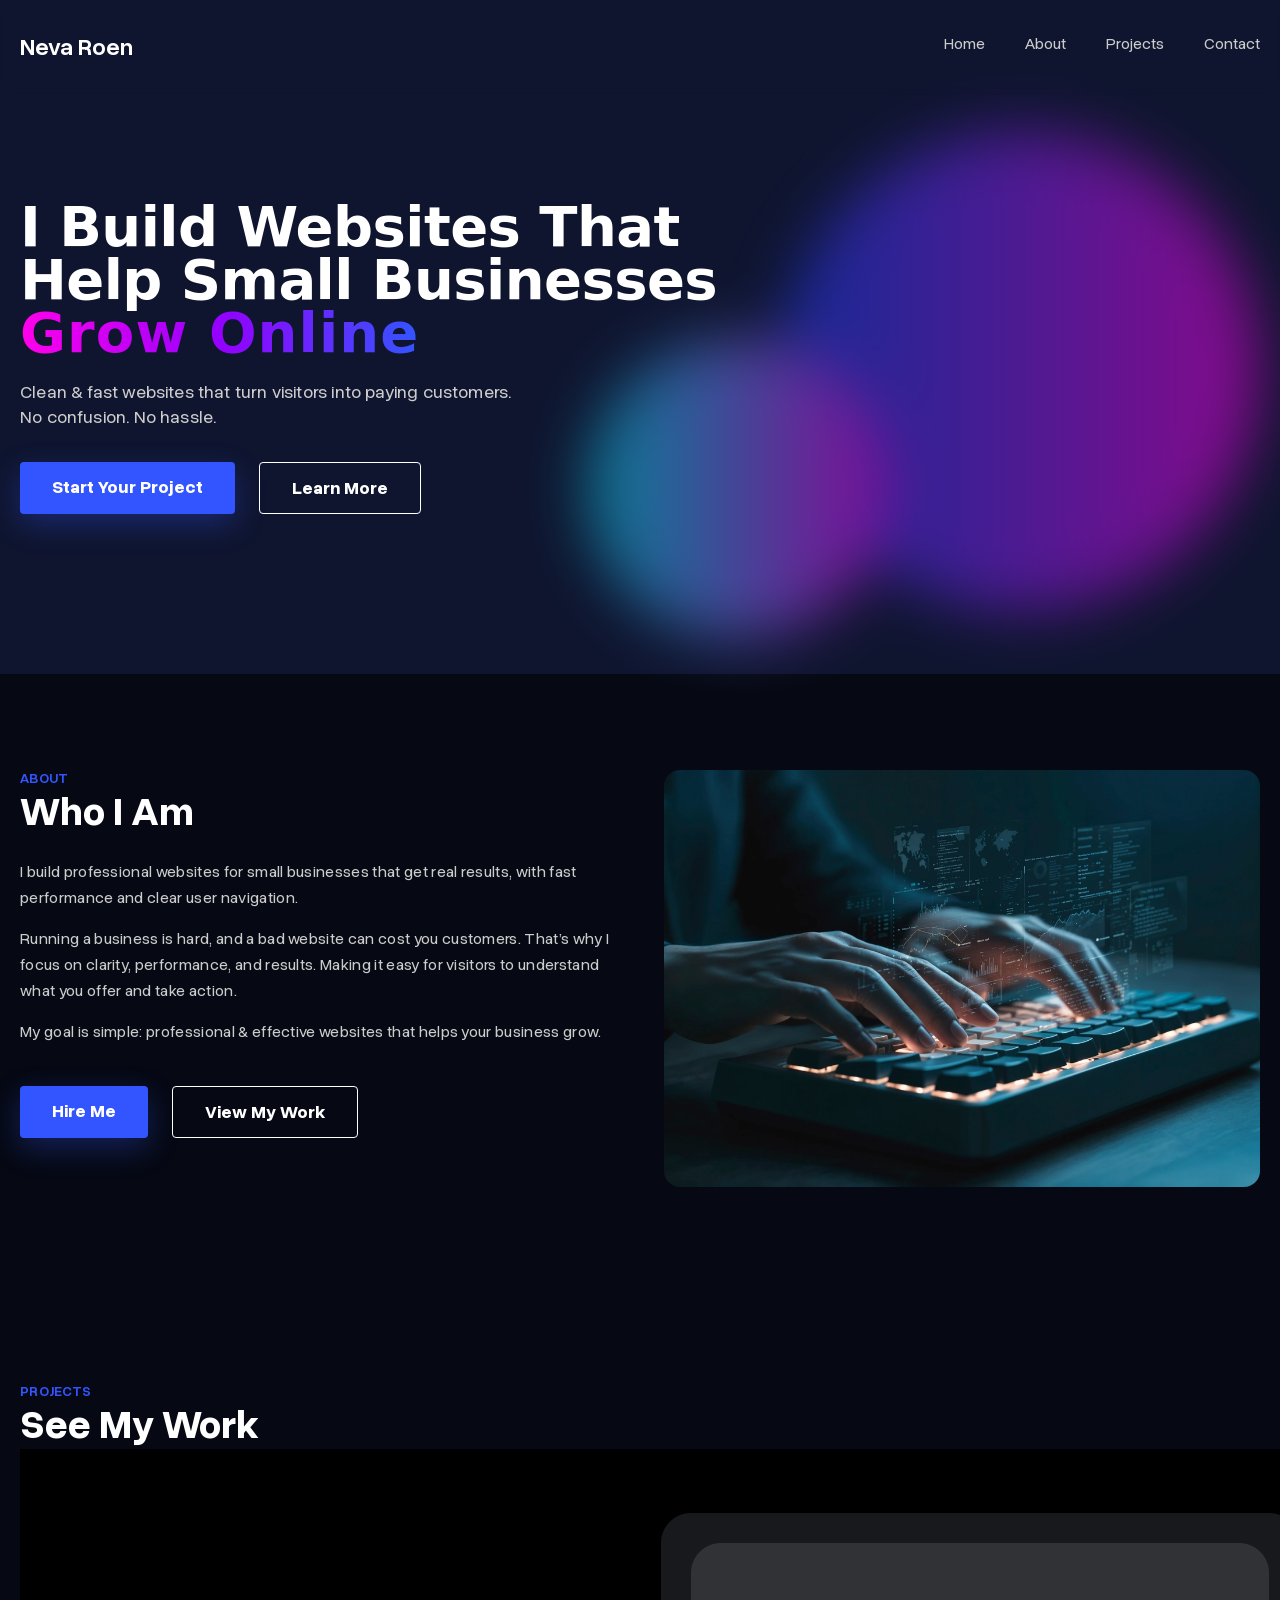
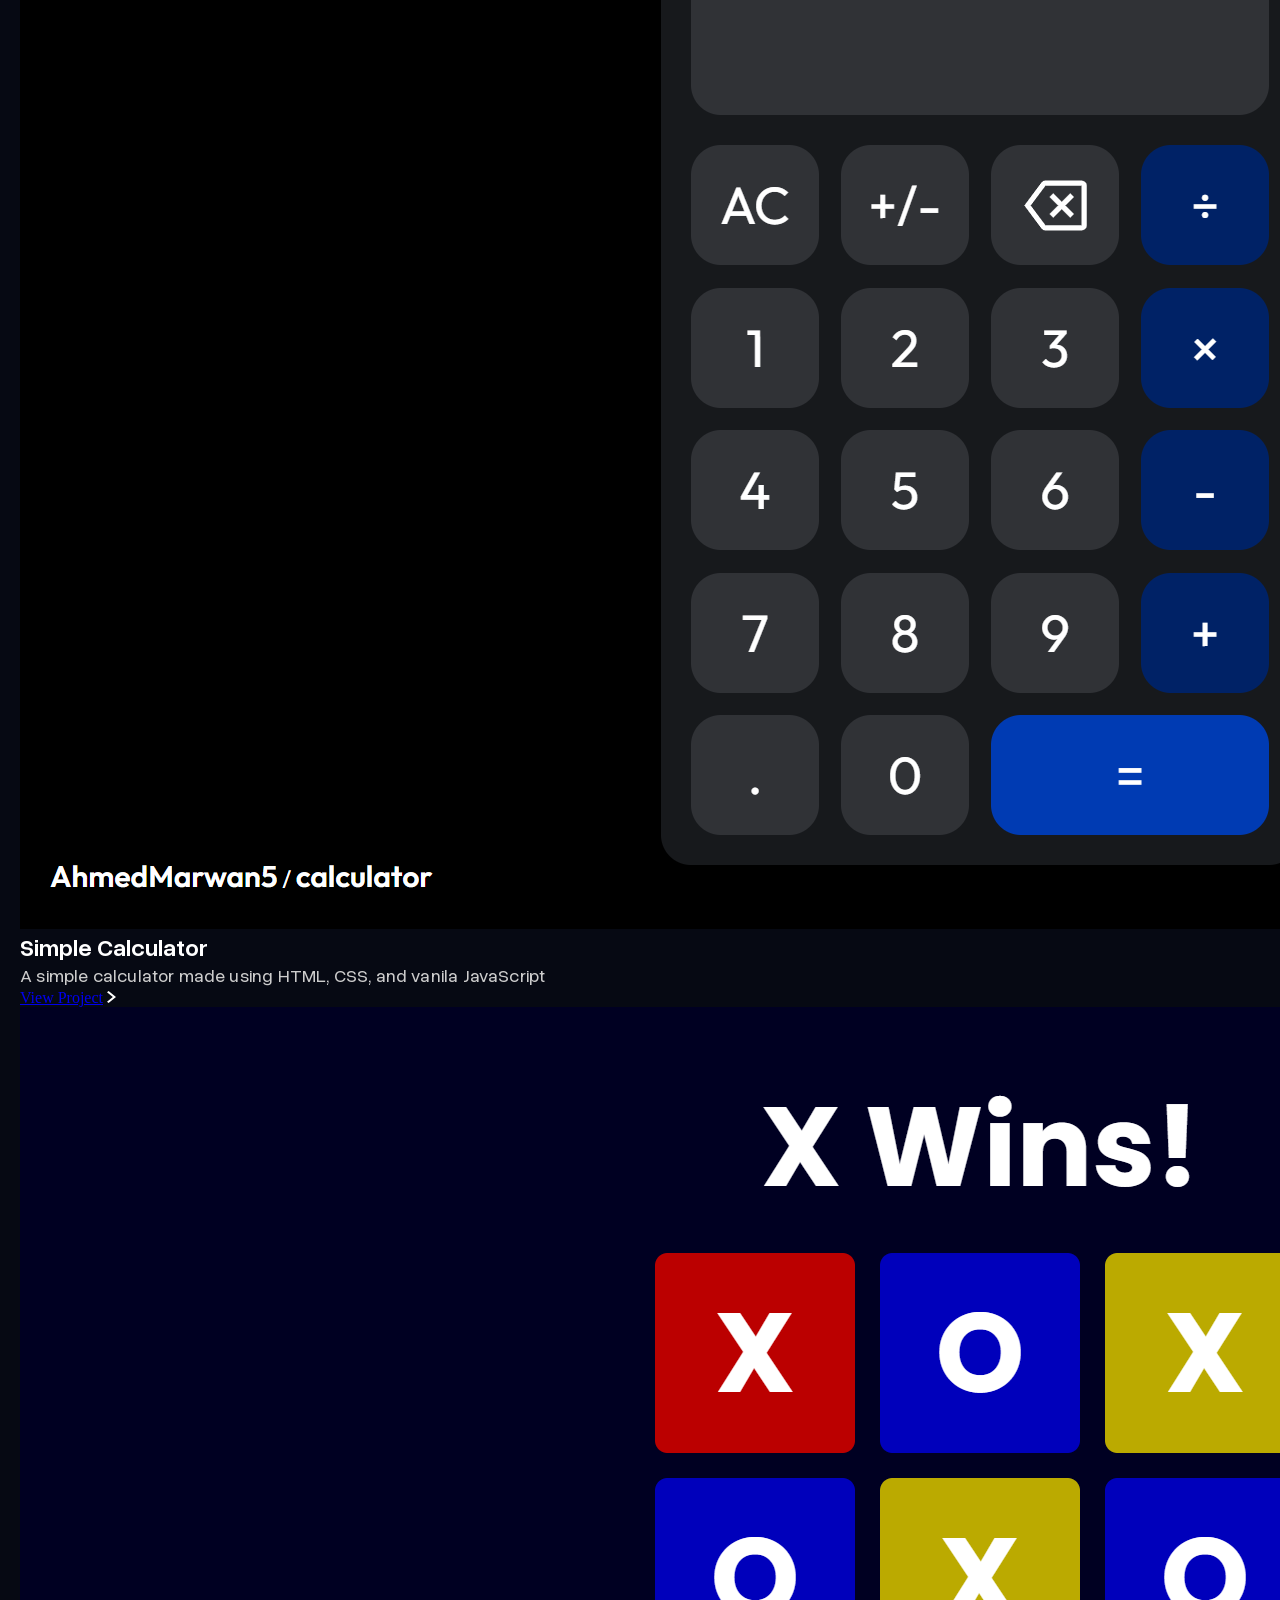
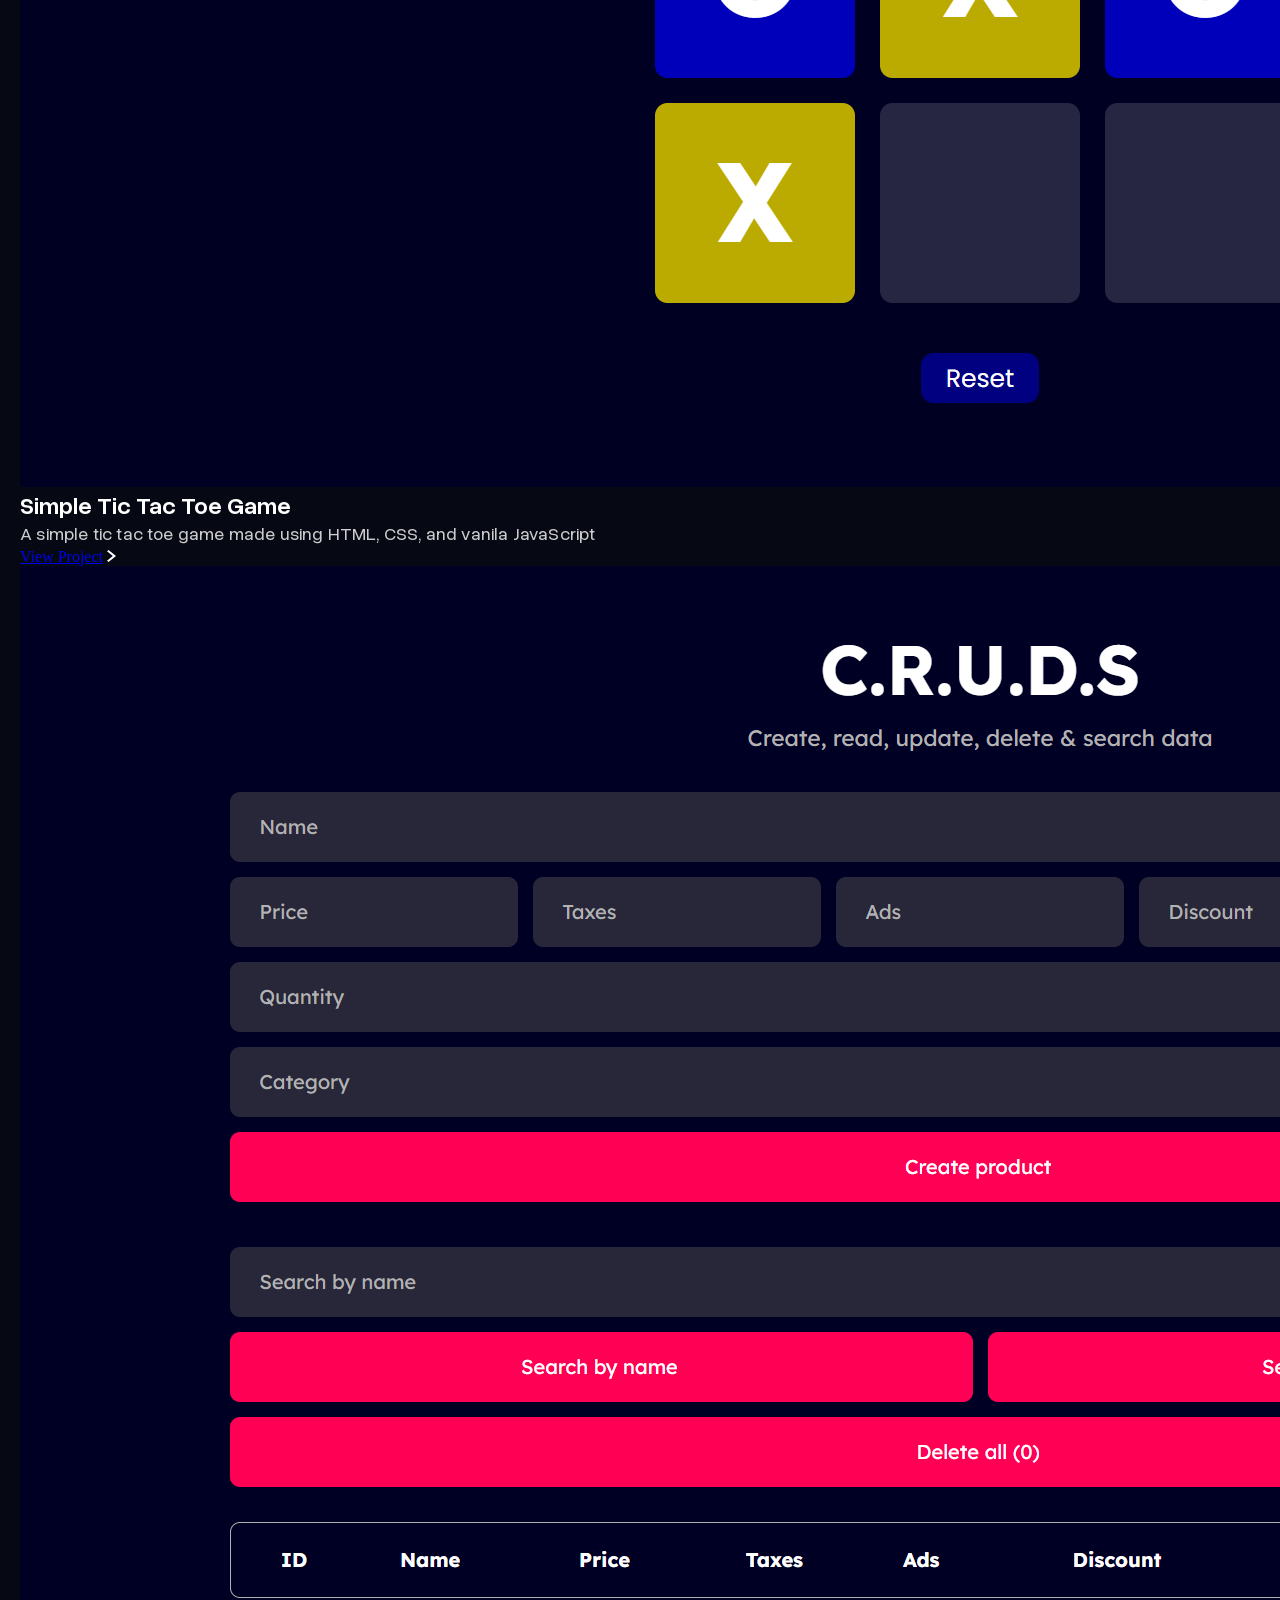
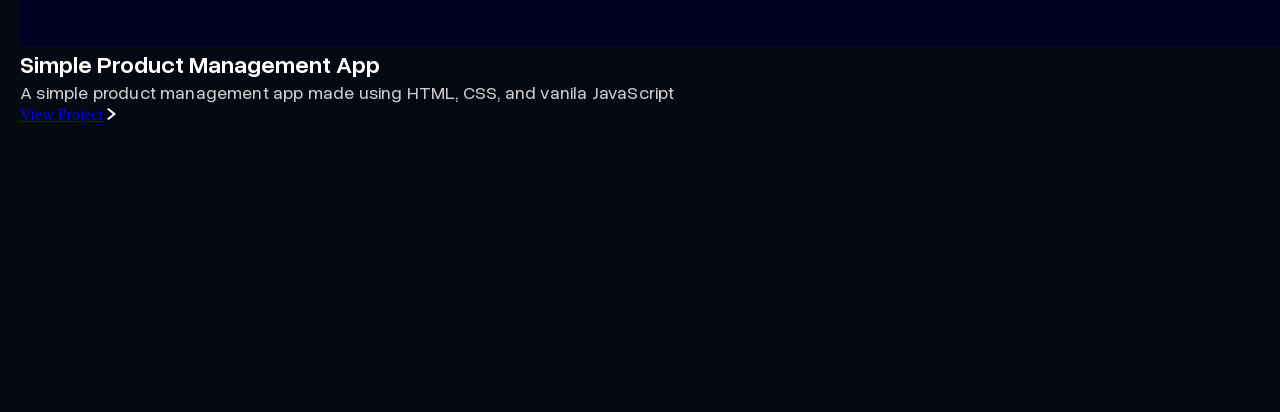
==== index.html @ a07e27b9 "hide process section in HTML" ====
<!DOCTYPE html>
<html lang="en">
<head>
    <meta charset="UTF-8">
    <meta name="viewport" content="width=device-width, initial-scale=1.0">
    <title>Neva Roen - Web Developer</title>
    <link rel="stylesheet" href="css/main.css">
    <link rel="stylesheet" href="css/base.css">
    <link rel="stylesheet" href="css/typography.css">
    <link rel="stylesheet" href="css/sections.css">
</head>
<body>
    <div class="root">
        <header class="section header">
            <div class="container">
                <div class="logo">Neva Roen</div>
                <nav class="navigation">
                    <ul class="navigation-links">
                        <li><a href="#hero">Home</a></li>
                        <li><a href="#about">About</a></li>
                        <!-- <li><a href="#process">Process</a></li> -->
                        <li><a href="#projects">Projects</a></li>
                        <li><a href="#contact">Contact</a></li>
                    </ul>
                </nav>
            </div>
        </header>

        <section id="hero" class="section hero">
            <div class="container">
                <div class="shapes">
                    <div class="shape shape-primary"></div>
                    <div class="shape shape-secondary"></div>
                </div>
                <h1>I Build Websites That<br>Help Small Businesses<br><span class="highlight">Grow Online</span></h1>
                <p class="subheading">Clean & fast websites that turn visitors into paying customers.<br>No confusion. No hassle.</p>
                <div class="buttons-wrapper">
                    <a href="#contact" class="button ">Start your project</a>
                    <a href="#about" class="button secondary">Learn more</a>
                </div>
            </div>
        </section>

        <section id="about" class="section about">
            <div class="container">
                <div class="left">
                    <div class="heading">
                        <p class="tag">About</p>
                        <h2>Who I am</h2>
                    </div>
                    <div class="paragraph">
                        <p>I build professional websites for small businesses that get real results, with fast performance and clear user navigation.</p>
                        <p>Running a business is hard, and a bad website can cost you customers. That’s why I focus on clarity, performance, and results. Making it easy for visitors to understand what you offer and take action.</p>
                        <p>My goal is simple: professional & effective websites that helps your business grow.</p>
                    </div>
                    <div class="buttons-wrapper">
                        <a href="#contact" class="button">Hire Me</a>
                        <a href="#projects" class="button secondary">View my work</a>
                    </div>
                </div>
                <div class="right">
                    <img src="assets/images/about/aboutImage.webp" alt="">
                </div>
            </div>
        </section>

        <!-- <section id="process" class="section process">
            <div class="container">
                <div class="heading">
                    <p class="tag">Process</p>
                    <h2>How I work</h2>
                </div>
                <div class="cards">

                    <div class="card">
                        <div class="icon">
                            <svg width="26" height="28" viewBox="0 0 26 28" fill="none" xmlns="http://www.w3.org/2000/svg">
                                <path d="M2.8 28C2.03 28 1.37083 27.7258 0.8225 27.1775C0.274167 26.6292 0 25.97 0 25.2V5.6C0 4.83 0.274167 4.17083 0.8225 3.6225C1.37083 3.07417 2.03 2.8 2.8 2.8H8.68C8.98333 1.96 9.49083 1.28333 10.2025 0.77C10.9142 0.256667 11.7133 0 12.6 0C13.4867 0 14.2858 0.256667 14.9975 0.77C15.7092 1.28333 16.2167 1.96 16.52 2.8H22.4C23.17 2.8 23.8292 3.07417 24.3775 3.6225C24.9258 4.17083 25.2 4.83 25.2 5.6V25.2C25.2 25.97 24.9258 26.6292 24.3775 27.1775C23.8292 27.7258 23.17 28 22.4 28H2.8ZM5.6 22.4H15.4V19.6H5.6V22.4ZM5.6 16.8H19.6V14H5.6V16.8ZM5.6 11.2H19.6V8.4H5.6V11.2ZM12.6 4.55C12.9033 4.55 13.1542 4.45083 13.3525 4.2525C13.5508 4.05417 13.65 3.80333 13.65 3.5C13.65 3.19667 13.5508 2.94583 13.3525 2.7475C13.1542 2.54917 12.9033 2.45 12.6 2.45C12.2967 2.45 12.0458 2.54917 11.8475 2.7475C11.6492 2.94583 11.55 3.19667 11.55 3.5C11.55 3.80333 11.6492 4.05417 11.8475 4.2525C12.0458 4.45083 12.2967 4.55 12.6 4.55Z" fill="white"/>
                            </svg>  
                        </div>
                        <div class="text">
                            <h3>Plan</h3>
                            <p class="subheading">I get to know your business and goals so every website is built with purpose.</p>
                        </div>
                    </div>

                    <div class="card">
                        <div class="icon">
                            <svg width="28" height="28" viewBox="0 0 28 28" fill="none" xmlns="http://www.w3.org/2000/svg">
                                <path d="M14 28C12.0867 28 10.2783 27.6325 8.575 26.8975C6.87167 26.1625 5.38417 25.1592 4.1125 23.8875C2.84083 22.6158 1.8375 21.1283 1.1025 19.425C0.3675 17.7217 0 15.9133 0 14C0 12.0633 0.379167 10.2433 1.1375 8.54C1.89583 6.83667 2.9225 5.355 4.2175 4.095C5.5125 2.835 7.02333 1.8375 8.75 1.1025C10.4767 0.3675 12.32 0 14.28 0C16.1467 0 17.9083 0.320833 19.565 0.9625C21.2217 1.60417 22.6742 2.49083 23.9225 3.6225C25.1708 4.75417 26.1625 6.09583 26.8975 7.6475C27.6325 9.19917 28 10.8733 28 12.67C28 15.3533 27.1833 17.4125 25.55 18.8475C23.9167 20.2825 21.9333 21 19.6 21H17.01C16.8 21 16.6542 21.0583 16.5725 21.175C16.4908 21.2917 16.45 21.42 16.45 21.56C16.45 21.84 16.625 22.2425 16.975 22.7675C17.325 23.2925 17.5 23.8933 17.5 24.57C17.5 25.7367 17.1792 26.6 16.5375 27.16C15.8958 27.72 15.05 28 14 28ZM6.3 15.4C6.90667 15.4 7.40833 15.2017 7.805 14.805C8.20167 14.4083 8.4 13.9067 8.4 13.3C8.4 12.6933 8.20167 12.1917 7.805 11.795C7.40833 11.3983 6.90667 11.2 6.3 11.2C5.69333 11.2 5.19167 11.3983 4.795 11.795C4.39833 12.1917 4.2 12.6933 4.2 13.3C4.2 13.9067 4.39833 14.4083 4.795 14.805C5.19167 15.2017 5.69333 15.4 6.3 15.4ZM10.5 9.8C11.1067 9.8 11.6083 9.60167 12.005 9.205C12.4017 8.80833 12.6 8.30667 12.6 7.7C12.6 7.09333 12.4017 6.59167 12.005 6.195C11.6083 5.79833 11.1067 5.6 10.5 5.6C9.89333 5.6 9.39167 5.79833 8.995 6.195C8.59833 6.59167 8.4 7.09333 8.4 7.7C8.4 8.30667 8.59833 8.80833 8.995 9.205C9.39167 9.60167 9.89333 9.8 10.5 9.8ZM17.5 9.8C18.1067 9.8 18.6083 9.60167 19.005 9.205C19.4017 8.80833 19.6 8.30667 19.6 7.7C19.6 7.09333 19.4017 6.59167 19.005 6.195C18.6083 5.79833 18.1067 5.6 17.5 5.6C16.8933 5.6 16.3917 5.79833 15.995 6.195C15.5983 6.59167 15.4 7.09333 15.4 7.7C15.4 8.30667 15.5983 8.80833 15.995 9.205C16.3917 9.60167 16.8933 9.8 17.5 9.8ZM21.7 15.4C22.3067 15.4 22.8083 15.2017 23.205 14.805C23.6017 14.4083 23.8 13.9067 23.8 13.3C23.8 12.6933 23.6017 12.1917 23.205 11.795C22.8083 11.3983 22.3067 11.2 21.7 11.2C21.0933 11.2 20.5917 11.3983 20.195 11.795C19.7983 12.1917 19.6 12.6933 19.6 13.3C19.6 13.9067 19.7983 14.4083 20.195 14.805C20.5917 15.2017 21.0933 15.4 21.7 15.4Z" fill="white"/>
                            </svg>
                        </div>
                        <div class="text">
                            <h3>Design</h3>
                            <p class="subheading">I create layouts that are clear, structured, and intuitive. So users know exactly where to go.</p>
                        </div>
                    </div>

                    <div class="card">
                        <div class="icon">
                            <svg width="29" height="28" viewBox="0 0 29 28" fill="none" xmlns="http://www.w3.org/2000/svg">
                                <path d="M25.4757 28L16.9709 19.4951L20.233 16.233L28.7379 24.7379L25.4757 28ZM4.03884 28L0.776699 24.7379L11.4951 14.0194L8.85437 11.3786L7.76699 12.466L5.78641 10.4854V13.6699L4.69903 14.7573L0 10.0583L1.08738 8.97087H4.27185L2.3301 7.02913L7.84466 1.51456C8.36246 0.996764 8.91909 0.621359 9.51456 0.38835C10.11 0.15534 10.7184 0.038835 11.3398 0.038835C11.9612 0.038835 12.5696 0.15534 13.1651 0.38835C13.7605 0.621359 14.3172 0.996764 14.835 1.51456L11.2621 5.08738L13.2039 7.02913L12.1165 8.11651L14.7573 10.7573L18.2524 7.26214C18.1489 6.97735 18.0647 6.67961 18 6.36893C17.9353 6.05825 17.9029 5.74757 17.9029 5.43689C17.9029 3.90939 18.4272 2.62136 19.4757 1.57282C20.5243 0.524272 21.8123 0 23.3398 0C23.7282 0 24.0971 0.038835 24.4466 0.116505C24.7961 0.194175 25.1521 0.31068 25.5146 0.466019L21.6699 4.31068L24.466 7.1068L28.3107 3.26214C28.4919 3.6246 28.6149 3.98058 28.6796 4.3301C28.7443 4.67961 28.7767 5.04854 28.7767 5.43689C28.7767 6.9644 28.2524 8.25243 27.2039 9.30097C26.1553 10.3495 24.8673 10.8738 23.3398 10.8738C23.0291 10.8738 22.7184 10.8479 22.4078 10.7961C22.0971 10.7443 21.7994 10.6537 21.5146 10.5243L4.03884 28Z" fill="white"/>
                            </svg>
                        </div>
                        <div class="text">
                            <h3>Develop</h3>
                            <p class="subheading">I turn designs into fast, responsive websites that work flawlessly on all devices.</p>
                        </div>
                    </div>

                    <div class="card">
                        <div class="icon">
                            <svg width="28" height="28" viewBox="0 0 28 28" fill="none" xmlns="http://www.w3.org/2000/svg">
                                <path d="M0.389471 11.606L6.33775 5.65741C6.66821 5.32694 7.05768 5.09088 7.50617 4.94925C7.95465 4.80762 8.41493 4.78401 8.88702 4.87843L10.7282 5.26792C9.45352 6.77867 8.45034 8.14779 7.7186 9.37528C6.98687 10.6028 6.27874 12.0899 5.59422 13.8367L0.389471 11.606ZM7.64779 14.8281C8.19069 13.1285 8.92832 11.5234 9.86069 10.0126C10.7931 8.50187 11.9202 7.08555 13.242 5.76364C15.3192 3.68636 17.6914 2.1343 20.3587 1.10746C23.026 0.0806195 25.5162 -0.232153 27.8295 0.16914C28.2307 2.48248 27.9239 4.97286 26.9089 7.64027C25.8939 10.3077 24.3478 12.68 22.2706 14.7573C20.9724 16.0556 19.5562 17.1828 18.0219 18.1388C16.4876 19.0948 14.8707 19.8443 13.1712 20.3872L7.64779 14.8281ZM17.42 10.5792C17.9629 11.1221 18.6297 11.3935 19.4204 11.3935C20.2112 11.3935 20.878 11.1221 21.4209 10.5792C21.9638 10.0362 22.2352 9.36938 22.2352 8.57859C22.2352 7.78781 21.9638 7.12095 21.4209 6.57803C20.878 6.0351 20.2112 5.76364 19.4204 5.76364C18.6297 5.76364 17.9629 6.0351 17.42 6.57803C16.8771 7.12095 16.6056 7.78781 16.6056 8.57859C16.6056 9.36938 16.8771 10.0362 17.42 10.5792ZM16.4286 27.6105L14.1626 22.4055C15.9093 21.7209 17.4023 21.0128 18.6415 20.281C19.8807 19.5492 21.2557 18.546 22.7663 17.2713L23.1204 19.1125C23.2148 19.5846 23.1912 20.0509 23.0496 20.5112C22.908 20.9715 22.6719 21.3669 22.3415 21.6973L16.4286 27.6105ZM2.65548 19.3604C3.48163 18.5342 4.48482 18.1152 5.66503 18.1034C6.84524 18.0916 7.84843 18.4988 8.67458 19.325C9.50073 20.1512 9.9138 21.1544 9.9138 22.3347C9.9138 23.515 9.50073 24.5182 8.67458 25.3444C8.08447 25.9345 7.09899 26.442 5.71814 26.8669C4.33729 27.2918 2.43124 27.6695 0 28C0.33046 25.5686 0.708129 23.6684 1.13301 22.2993C1.55788 20.9302 2.06538 19.9505 2.65548 19.3604Z" fill="white"/>
                            </svg>
                        </div>
                        <div class="text">
                            <h3>Launch</h3>
                            <p class="subheading">I make your site live, polished, and ready to convert visitors into customers.</p>
                        </div>
                    </div>
                    
                </div>
            </div>
        </section> -->

        <section id="projects" class="section projects">
            <div class="container">
                <div class="heading">
                    <p class="tag">Projects</p>
                    <h2>See my work</h2>
                </div>
                <div class="cards">

                    <div class="card">
                        <div class="image">
                            <img src="assets/images/projects/calculator.png" alt="Calculator screenshot picture">
                        </div>
                        <div class="text">
                            <h3>Simple Calculator</h3>
                            <p class="subheading">A simple calculator made using HTML, CSS, and vanila JavaScript</p>
                        </div>
                        <div class="view-project-wrapper">
                            <a href="#" class="view-button">View Project</a>
                            <svg width="9" height="12" viewBox="0 0 9 12" fill="none" xmlns="http://www.w3.org/2000/svg"><path d="M1.58092 12L0 10.7215L5.83816 6L0 1.27853L1.58092 0L9 6L1.58092 12Z" fill="var(--clr-text-main)"/></svg>
                        </div>
                    </div>

                    <div class="card">
                        <div class="image">
                            <img src="assets/images/projects/tic tac toe.png" alt="Calculator screenshot picture">
                        </div>
                        <div class="text">
                            <h3>Simple tic tac toe game</h3>
                            <p class="subheading">A simple tic tac toe game made using HTML, CSS, and vanila JavaScript</p>
                        </div>
                        <div class="view-project-wrapper">
                            <a href="#" class="view-button">View Project</a>
                            <svg width="9" height="12" viewBox="0 0 9 12" fill="none" xmlns="http://www.w3.org/2000/svg"><path d="M1.58092 12L0 10.7215L5.83816 6L0 1.27853L1.58092 0L9 6L1.58092 12Z" fill="var(--clr-text-main)"/></svg>
                        </div>
                    </div>

                    <div class="card">
                        <div class="image">
                            <img src="assets/images/projects/cruds.png" alt="Calculator screenshot picture">
                        </div>
                        <div class="text">
                            <h3>Simple product management app</h3>
                            <p class="subheading">A simple product management app made using HTML, CSS, and vanila JavaScript</p>
                        </div>
                        <div class="view-project-wrapper">
                            <a href="#" class="view-button">View Project</a>
                            <svg width="9" height="12" viewBox="0 0 9 12" fill="none" xmlns="http://www.w3.org/2000/svg"><path d="M1.58092 12L0 10.7215L5.83816 6L0 1.27853L1.58092 0L9 6L1.58092 12Z" fill="var(--clr-text-main)"/></svg>
                        </div>
                    </div>

                </div>
            </div>
        </section>
        <section id="contact" class="section contact"><div class="container"></div></section>
    
        <footer class="section footer"><div class="container"></div></footer>
    </div>

    <script src="js/main.js"></script>
</body>
</html>
---- css/base.css ----
/* =========================
   VARIABLES & COLORS
========================= */
:root {
    /* background colors */
    --clr-bg-main: hsl(230, 50%, 5%);
    --clr-bg-light: hsl(from var(--clr-bg-main) h s calc(l + 5));
    --clr-bg-lighter: hsl(from var(--clr-bg-main) h s calc(l + 10));
    --clr-bg-lightest: hsl(from var(--clr-bg-main) h s calc(l + 15));
    /* text colors */
    --clr-text-main: hsl(0, 0%, 100%);
    --clr-text-muted: hsl(0, 0%, 80%);
    /* brand colors */
    --clr-primary: hsl(230, 100%, 60%);
    --clr-secondary: hsl(305, 100%, 60%);
    /* button  colors */
    --clr-button: var(--clr-primary);
    --clr-button-hover: hsl(from var(--clr-button) h s calc(l + 2));
    --clr-button-press: hsl(from var(--clr-button) h s calc(l + 5));


    /* spacing */
    --space-container-width: min(80rem, calc(100% - 2.5rem));
    --space-section-padding: 6rem;
    --space-hero-padding: calc(10rem + calc(5rem / 2)) 0 10rem;

    /* transition */
    --transition: 300ms ease;

    /* box shadow */
    --glow: 0 10px 30px hsl(from var(--clr-primary) h s l / 0.3);
    --glow-hover-button: 0 20px 50px hsl(from var(--clr-primary) h s l / 0.6); 
    --glow-hover-card: 0 32px 30px -10px hsl(from var(--clr-primary) h s l / 0.275);

    /* border radius */
    --br-button: 4px;
}


/* =========================
   GLOBAL & RESETS
========================= */
*, *::before, *::after {
    margin: 0;
    padding: 0;
    box-sizing: border-box;
}

html, body {
    height: 100%;
    scroll-padding-top: 6.25rem;
    scroll-behavior: smooth;
}

body {
    background-color: var(--clr-bg-main);
    color: var(--clr-text-main);
}

p, span, pre {
    color: var(--clr-text-muted);
}

.subheading {
    color: var(--clr-text-muted);
}

.tag {
    color: var(--clr-primary);
}

.buttons-wrapper {
    display: flex;
    gap: 1.5rem;
}

a.button {
    cursor: pointer;
    background-color: var(--clr-button);
    padding: 1rem 2rem;
    text-decoration: none;
    color: var(--clr-text-main);
    border-radius: var(--br-button);
    box-shadow: var(--glow);
    transition: var(--transition);
}

a.button:not(.secondary):hover {
    transform: translateY(-4px);
    box-shadow: var(--glow-hover-button);
}

a.button:active {
    background-color: var(--clr-button-press);
}

a.button.secondary {
    background-color: transparent;
    border: 1px solid var(--clr-text-main);
    box-shadow: none;
}

a.button.secondary:hover {
    background-color: var(--clr-text-main);
    color: var(--clr-bg-main);
    box-shadow: 0 0 50px hsl(0, 0%, 100%, 0.3);
}

.container {
    height: 100%;
    width: var(--space-container-width);
}

.section {
    width: var(--space-container-width);
    width: 100%;
    display: flex;
    justify-content: center;
    align-items: center;
}

.section:not(.header, .footer) .container {
    padding: var(--space-section-padding) 0;
}
---- css/typography.css ----
@font-face {
    font-family: "Clash Display";
    src: url('../fonts/ClashDisplay/ClashDisplay-Semibold.woff2') format('woff2'),
         url('../fonts/ClashDisplay/ClashDisplay-Semibold.woff') format('woff'),
         url('../fonts/ClashDisplay/ClashDisplay-Semibold.ttf') format('truetype');
    font-weight: 600;
    font-display: swap;
    font-style: normal;
}

@font-face {
    font-family: "Overused Grotesk";
    src: url("/assets/fonts/OverusedGrotesk/OverusedGrotesk-VF.woff2") format("woff2"),
         url("/assets/fonts/OverusedGrotesk/OverusedGrotesk-VF.woff") format("woff"),
         url("/assets/fonts/OverusedGrotesk/OverusedGrotesk-VF.tff") format("tff");
    font-display: swap;
}

:root {
    /* font families */
    --ff-display: "Clash Display", system-ui, sans-serif, Arial; 
    --ff: "Overused Grotesk", system-ui, sans-serif, Arial;
    
    /* fonts */
    --font-h1: normal 600 3.5rem/0.95 var(--ff-display);
    --font-h2: normal 700 2.5rem/1.2 var(--ff);
    --font-h3: normal 600 1.5rem/1.3 var(--ff);
    --font-subheading: normal 400 1.125rem/1.4 var(--ff);
    --font-body: normal 400 1rem/1.6 var(--ff);
    --font-button: normal 700 1.125rem/1 var(--ff);
    --font-small: normal 400 0.875rem/1.3 var(--ff);
    --font-tag: normal 600 0.875rem/1.3 var(--ff);
    --font-highlight: normal 600 1rem/1.6 var(--ff);

    /* letter spacing */
    --ls-h1: -0.01em;
    --ls-h2: 0;
    --ls-h3: 0;
    --ls-subheading: 0.01em;
    --ls-body: 0.02em;
    --ls-button: 0;
    --ls-small: 0.02em;
    --ls-tag: 0.02em;
    --ls-highlight: 0.02em;
}

h1, h2, h3, .button {
    text-transform: capitalize;
}

h1 {
    font: var(--font-h1);
    letter-spacing: var(--ls-h1);
}

h2 {
    font: var(--font-h2);
    letter-spacing: var(--ls-h2);
}

h3 {
    font: var(--font-h3);
    letter-spacing: var(--ls-h3);
}

.subheading {
    font: var(--font-subheading);
    letter-spacing: var(--ls-subheading);
}

p, span, pre {
    font: var(--font-body);
    letter-spacing: var(--ls-body);
}

.button {
    font: var(--font-button);
    letter-spacing: var(--ls-button);
}

.small {
    font: var(--font-small);
    letter-spacing: var(--ls-small);
}

.tag {
    font: var(--font-tag);
    letter-spacing: var(--ls-tag);
    text-transform: uppercase;
}

.highlight {
    font: var(--font-highlight);
    letter-spacing: var(--ls-highlight);
}
---- css/sections.css ----
/* =========================
   HEADER
========================= */
.section.header {
    position: fixed;
    top: 0;
    z-index: 9999;
    backdrop-filter: blur(5px);
}

.section.header .container {
    padding: 2rem 0;
    display: flex;
    justify-content: space-between;
}

.section.header .container .logo {
    height: 100%;
    width: fit-content;
    display: flex;
    align-items: center;
    font: var(--font-h3);
}

/* =============
   NAVIGATION
============ */

.navigation {
    height: 100%;
}

.navigation-links {
    height: 100%;
    display: flex;
    justify-content: center;
    gap: 2.5rem;
    list-style: none;
}

.navigation-links li, .navigation-links li a{
    height: 100%;
    display: flex;
    justify-content: center;
    align-items: center;
}

.navigation-links li a {
    font: var(--font-body);
    text-decoration: none;
    color: var(--clr-text-muted);
    transition: color var(--transition);
}

.navigation-links li a:hover {
    color: var(--clr-text-main);
}

/* =========================
   HERO
========================= */
.section.hero {
    background-color: hsl(from var(--clr-bg-lightest) h s l / 0.5);
}

.section.hero .container {
    position: relative;
    padding: var(--space-hero-padding);
    z-index: 999;
}

section.hero h1 {
    margin-bottom: 1.25rem;
}

.section.hero h1 span.highlight {
    font: var(--font-h1);
    background: linear-gradient(90deg, hsl(305, 100%, 50%), hsl(275, 100%, 50%), hsl(230, 100%, 60%), hsl(185, 100%, 50%), hsl(305, 100%, 50%));
    -webkit-background-clip: text;
    -webkit-text-fill-color: transparent;
    background-clip: text;
    background-size: 200% 100%;
    font-weight: 900;
    animation: gradient-movement 1.5s linear infinite;
}

@keyframes gradient-movement {
   0% {
    background-position: 0% 50%;
  }
  100% {
    background-position: 200% 50%;
  }
}

.section.hero .subheading {
    margin-bottom: 2rem;
}

.section.hero .shapes {
    position: absolute;
    width: 100%;
    height: 100%;
    transform: translateY(-25%);
    z-index: -1;
    opacity: 0.5;
    filter: blur(30px);
}

.section.hero .shapes .shape {
    position: absolute;
    aspect-ratio: 1 / 1;
    border-radius: 1000px;
}

.section.hero .shapes .shape-primary {
    top: 100px;
    right: 0;
    background-color: var(--clr-primary);
    background: linear-gradient(90deg, hsl(230, 100%, 55%), hsl(305, 100%, 50%));
    width: 480px;   
    height: 480px;
    animation: float 6.5s ease-in-out 0s infinite normal forwards;
}

.section.hero .shapes .shape-secondary {
    bottom: 10%;
    right: 30%;
    background-color: var(--clr-secondary);
    background: linear-gradient(90deg, hsl(185, 100%, 50%), hsl(298, 100%, 50%));
    width: 300px;
    height: 300px;
    animation: float 6.5s ease-in-out 0.5s infinite normal forwards;
}

@keyframes float {
    0%, 100% {
        transform: translate(0%, 0%) scale(1);
    }
    50% {
        transform: translate(-56px, -56px) scale(1.1);
    }
}

/* =========================
   ABOUT
========================= */
.section.about .container{
    display: flex;
    justify-content: stretch;
    gap: 3rem;
}

.section.about .left, .section.about .right {
    flex: 1;
    min-width: 0;
}

.section.about .left .heading {
    margin-bottom: 1.5rem;
}

.section.about .left .paragraph {
    display: flex;
    flex-direction: column;
    gap: 1rem;
    margin-bottom: 2.5rem;
}

.section.about .right img {
    max-width: 100%;
    height: auto;
    border-radius: 16px;
}

/* =========================
   PROCESS
========================= */
.section.process {
    background-color: var(--clr-bg-lighter);
}

.section.process .heading {
    text-align: center;
    margin-bottom: 3.5rem;
}

.section.process .cards {
    display: flex;
    justify-content: center;
    flex-wrap: wrap;
    gap: 2rem;
}

.section.process .cards .card {
    flex: 1 1 calc(50% - 1rem);
    padding: 2.5rem;
    border-radius: 8px;
    background-color: var(--clr-bg-lightest);
    display: flex;
    justify-content: flex-start;
    align-items: flex-start;
    gap: 1.5rem;
    transition: var(--transition);
}

.section.process .cards .card:hover {
    transform: translateY(-4px);
    box-shadow: var(--glow-hover-card);
}

.section.process .cards .card .icon {
    display: flex;
    justify-content: center;
    align-items: center;
    padding: 1rem;
    border-radius: 100px;
    background-color: var(--clr-primary);
    box-shadow: var(--glow);
}

.section.process .cards .card h3 {
    margin-bottom: 0.5rem;
}
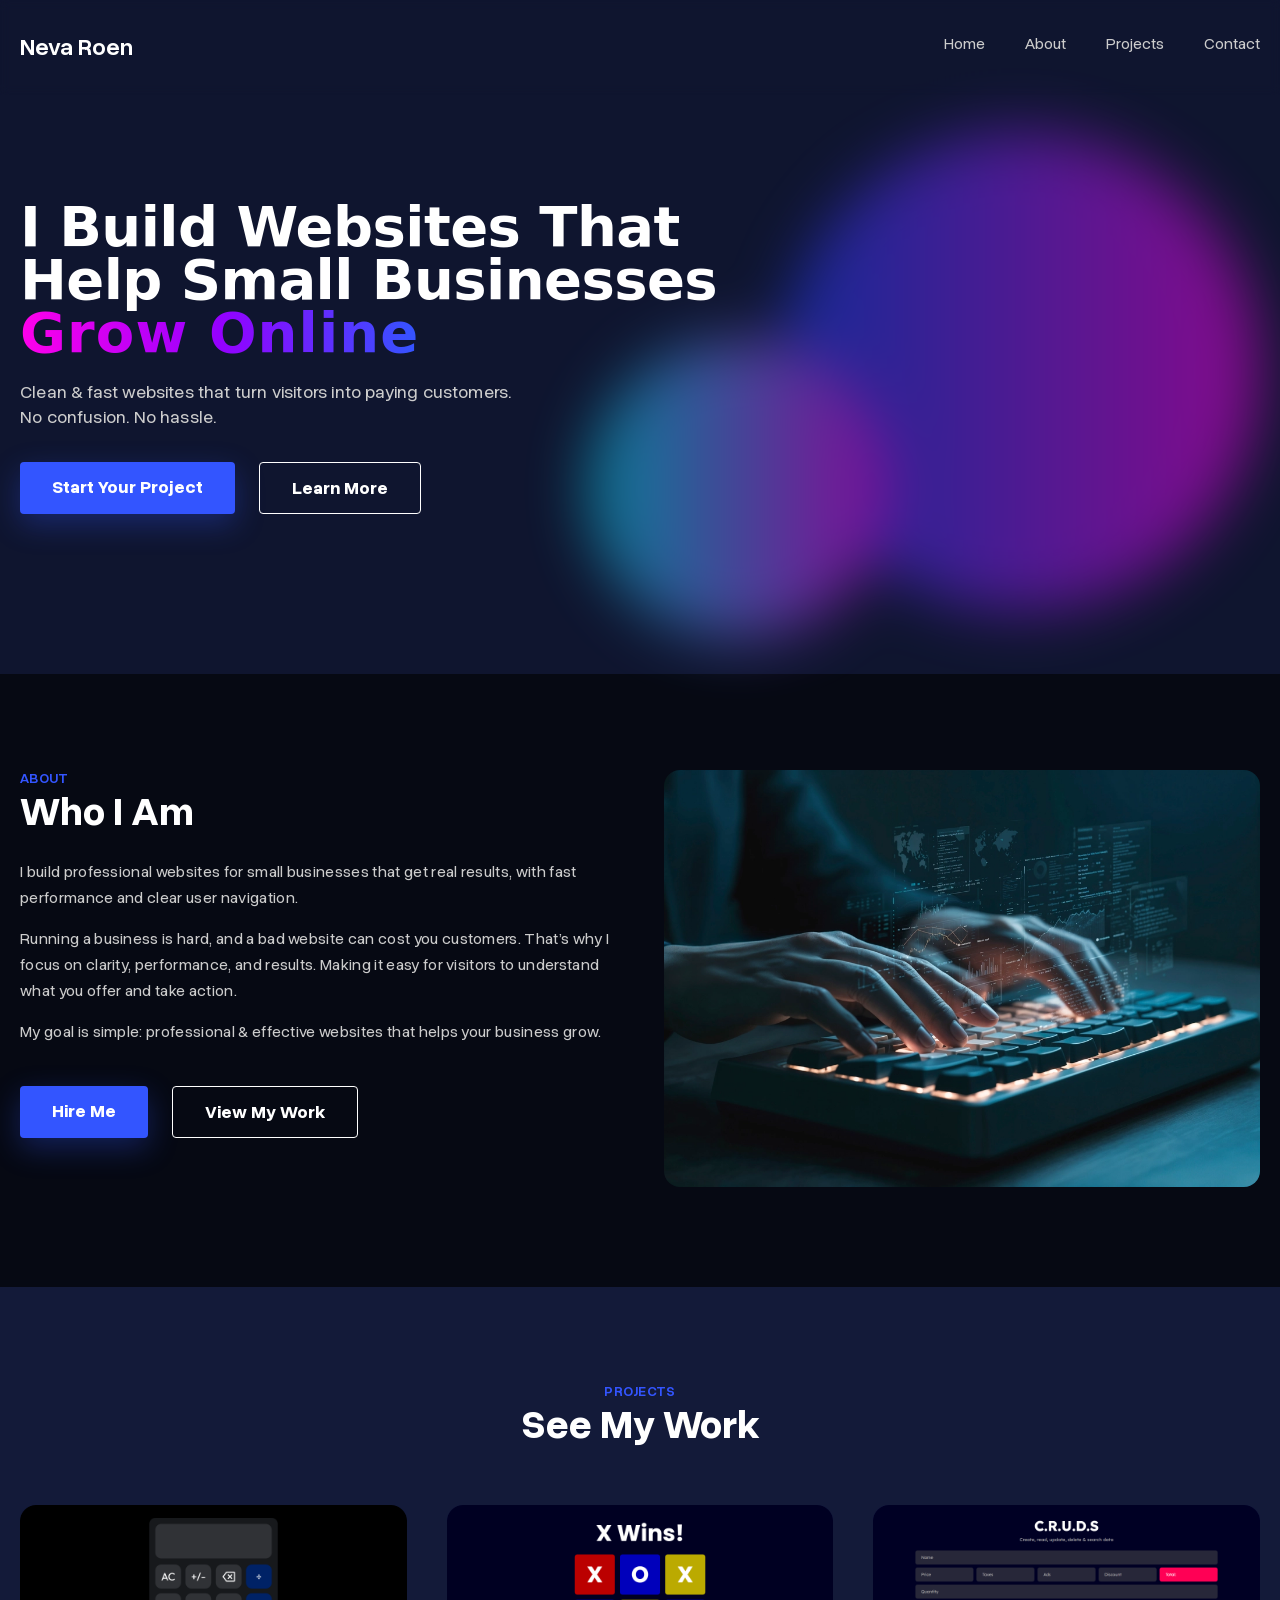
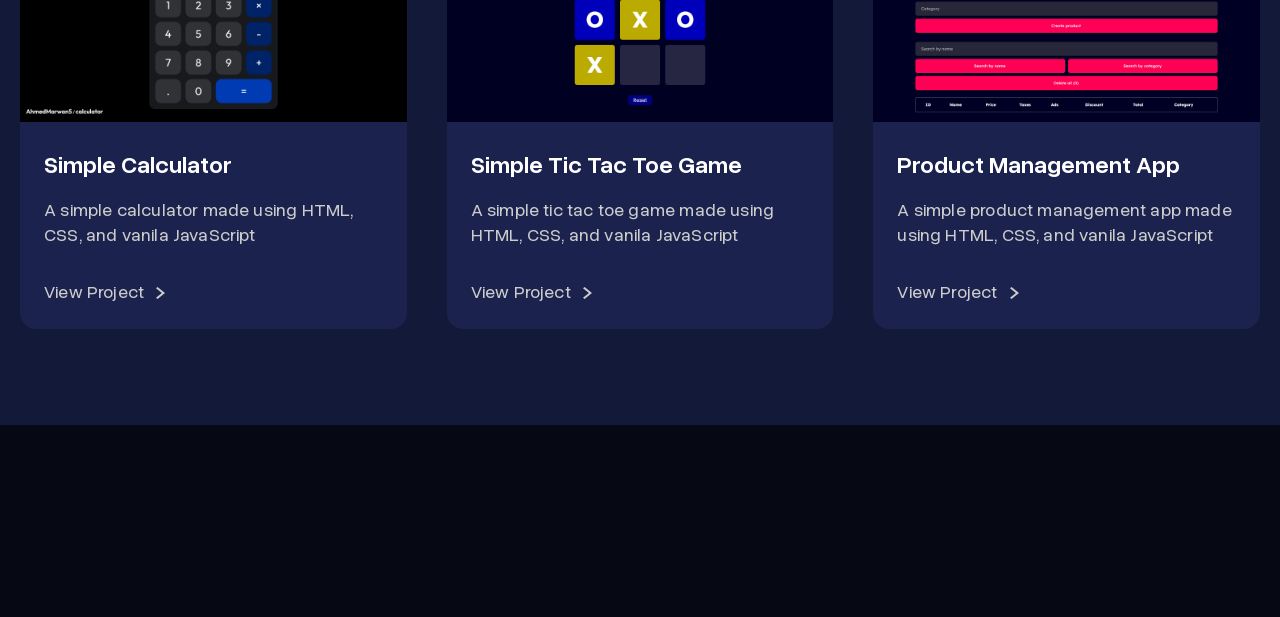
==== commit d3baeefb: "add projects styles to sections.css" ====
--- a/index.html
+++ b/index.html
@@ -136,13 +136,15 @@
                         <div class="image">
                             <img src="assets/images/projects/calculator.png" alt="Calculator screenshot picture">
                         </div>
-                        <div class="text">
-                            <h3>Simple Calculator</h3>
-                            <p class="subheading">A simple calculator made using HTML, CSS, and vanila JavaScript</p>
-                        </div>
-                        <div class="view-project-wrapper">
-                            <a href="#" class="view-button">View Project</a>
-                            <svg width="9" height="12" viewBox="0 0 9 12" fill="none" xmlns="http://www.w3.org/2000/svg"><path d="M1.58092 12L0 10.7215L5.83816 6L0 1.27853L1.58092 0L9 6L1.58092 12Z" fill="var(--clr-text-main)"/></svg>
+                        <div class="info">
+                            <div class="text">
+                                <h3>Simple Calculator</h3>
+                                <p class="subheading">A simple calculator made using HTML, CSS, and vanila JavaScript</p>
+                            </div>
+                            <a href="#" class="view-button">
+                                View Project
+                                <svg width="9" height="12" viewBox="0 0 9 12" fill="none" xmlns="http://www.w3.org/2000/svg"><path d="M1.58092 12L0 10.7215L5.83816 6L0 1.27853L1.58092 0L9 6L1.58092 12Z" fill="var(--clr-text-muted)"/></svg>
+                            </a>
                         </div>
                     </div>
 
@@ -150,13 +152,15 @@
                         <div class="image">
                             <img src="assets/images/projects/tic tac toe.png" alt="Calculator screenshot picture">
                         </div>
-                        <div class="text">
-                            <h3>Simple tic tac toe game</h3>
-                            <p class="subheading">A simple tic tac toe game made using HTML, CSS, and vanila JavaScript</p>
-                        </div>
-                        <div class="view-project-wrapper">
-                            <a href="#" class="view-button">View Project</a>
-                            <svg width="9" height="12" viewBox="0 0 9 12" fill="none" xmlns="http://www.w3.org/2000/svg"><path d="M1.58092 12L0 10.7215L5.83816 6L0 1.27853L1.58092 0L9 6L1.58092 12Z" fill="var(--clr-text-main)"/></svg>
+                        <div class="info">
+                            <div class="text">
+                                <h3>Simple tic tac toe game</h3>
+                                <p class="subheading">A simple tic tac toe game made using HTML, CSS, and vanila JavaScript</p>
+                            </div>
+                            <a href="#" class="view-button">
+                                View Project
+                                <svg width="9" height="12" viewBox="0 0 9 12" fill="none" xmlns="http://www.w3.org/2000/svg"><path d="M1.58092 12L0 10.7215L5.83816 6L0 1.27853L1.58092 0L9 6L1.58092 12Z" fill="var(--clr-text-muted)"/></svg>
+                            </a>
                         </div>
                     </div>
 
@@ -164,13 +168,15 @@
                         <div class="image">
                             <img src="assets/images/projects/cruds.png" alt="Calculator screenshot picture">
                         </div>
-                        <div class="text">
-                            <h3>Simple product management app</h3>
-                            <p class="subheading">A simple product management app made using HTML, CSS, and vanila JavaScript</p>
-                        </div>
-                        <div class="view-project-wrapper">
-                            <a href="#" class="view-button">View Project</a>
-                            <svg width="9" height="12" viewBox="0 0 9 12" fill="none" xmlns="http://www.w3.org/2000/svg"><path d="M1.58092 12L0 10.7215L5.83816 6L0 1.27853L1.58092 0L9 6L1.58092 12Z" fill="var(--clr-text-main)"/></svg>
+                        <div class="info">
+                            <div class="text">
+                                <h3>Product management app</h3>
+                                <p class="subheading">A simple product management app made using HTML, CSS, and vanila JavaScript</p>
+                            </div>
+                            <a href="#" class="view-button">
+                                View Project
+                                <svg width="9" height="12" viewBox="0 0 9 12" fill="none" xmlns="http://www.w3.org/2000/svg"><path d="M1.58092 12L0 10.7215L5.83816 6L0 1.27853L1.58092 0L9 6L1.58092 12Z" fill="var(--clr-text-muted)"/></svg>
+                            </a>
                         </div>
                     </div>
 
--- a/css/sections.css
+++ b/css/sections.css
@@ -221,4 +221,69 @@
 
 .section.process .cards .card h3 {
     margin-bottom: 0.5rem;
+}
+
+/* =========================
+   PROJECTS
+========================= */
+.section.projects {
+    background-color: var(--clr-bg-lighter);
+}
+
+.section.projects .heading {
+    text-align: center;
+    margin-bottom: 3.5rem;
+}
+
+.section.projects .cards {
+    display: flex;
+    justify-content: center;
+    align-items: center;
+    gap: 2.5rem;
+}
+
+.section.projects .cards .card {
+    background-color: var(--clr-bg-lightest);
+    border-radius: 16px;
+}
+
+.section.projects .cards .card .info {
+    padding: 1.5rem;
+}
+
+.section.projects .cards .card .image img {
+    max-width: 100%;
+    height: auto;
+    border-radius: 16px 16px 0 0;
+}
+
+.section.projects .cards .card .text {
+    margin-bottom: 2rem;
+}
+
+.section.projects .cards .card h3 {
+    margin-bottom: 1rem;
+}
+
+.section.projects .cards .card .view-button {
+    display: flex;
+    align-items: center;
+    gap: 0.75rem;
+    font: var(--font-subheading);
+    letter-spacing: var(--ls-subheading);
+    color: var(--clr-text-muted);
+    text-decoration: none;
+    transition: color var(--transition), gap var(--transition);
+}
+
+.section.projects .cards .card .view-button:hover {
+    gap: 1rem;
+}
+
+.section.projects .cards .card .view-button:hover {
+    color: var(--clr-text-main);
+}
+
+.section.projects .cards .card .view-button:hover svg path{
+    fill: var(--clr-text-main);
 }
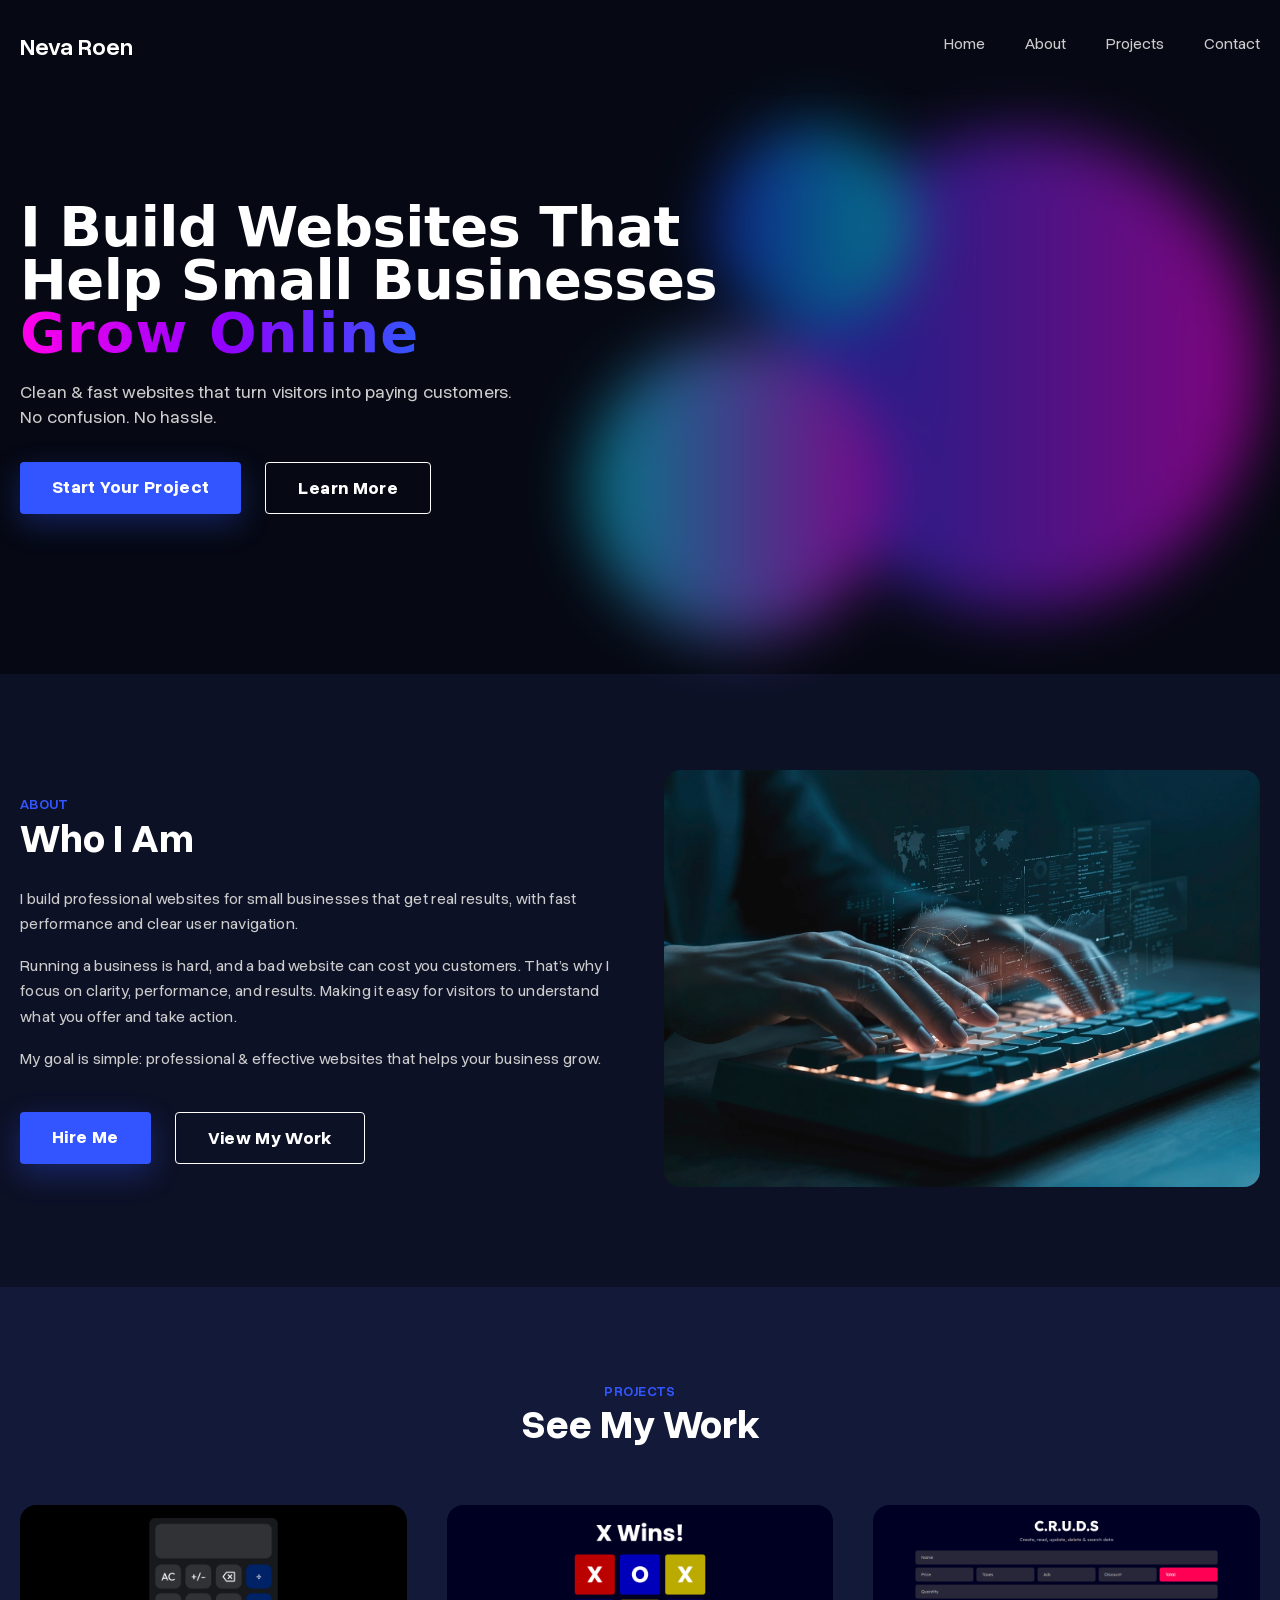
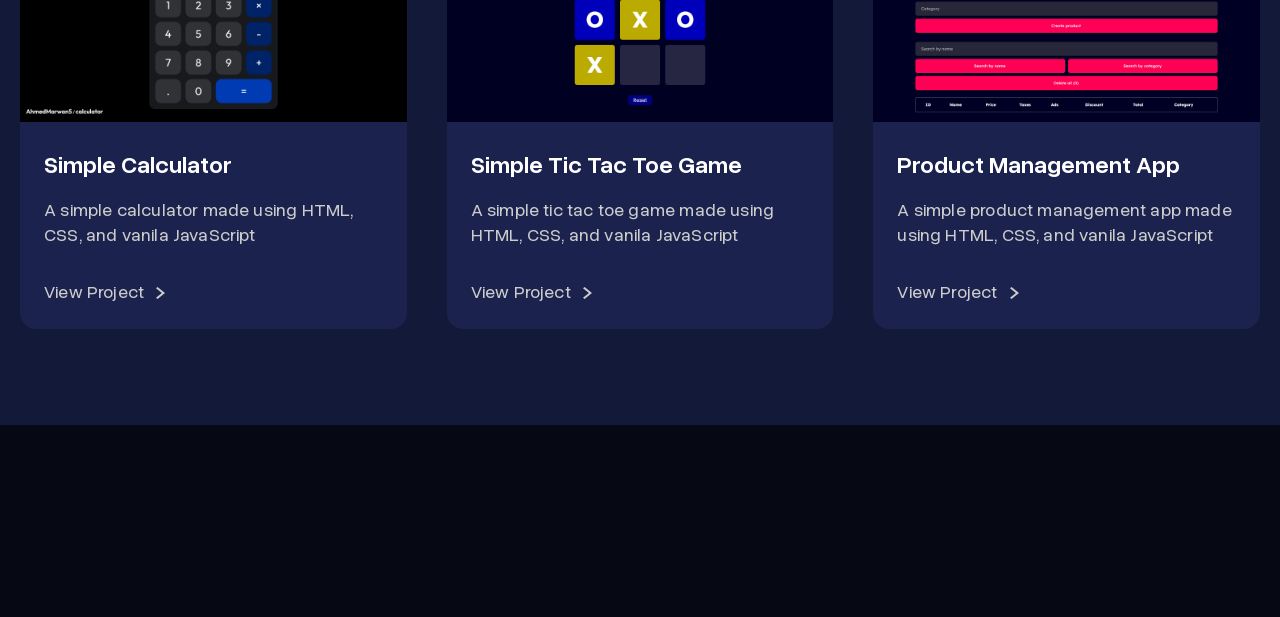
==== commit c7de4100: "--amend" ====
--- a/index.html
+++ b/index.html
@@ -29,8 +29,9 @@
         <section id="hero" class="section hero">
             <div class="container">
                 <div class="shapes">
-                    <div class="shape shape-primary"></div>
-                    <div class="shape shape-secondary"></div>
+                    <div class="shape shape-1"></div>
+                    <div class="shape shape-2"></div>
+                    <div class="shape shape-3"></div>
                 </div>
                 <h1>I Build Websites That<br>Help Small Businesses<br><span class="highlight">Grow Online</span></h1>
                 <p class="subheading">Clean & fast websites that turn visitors into paying customers.<br>No confusion. No hassle.</p>
--- a/css/typography.css
+++ b/css/typography.css
@@ -38,7 +38,7 @@
     --ls-h3: 0;
     --ls-subheading: 0.01em;
     --ls-body: 0.02em;
-    --ls-button: 0;
+    --ls-button: 0.02em;
     --ls-small: 0.02em;
     --ls-tag: 0.02em;
     --ls-highlight: 0.02em;
--- a/css/sections.css
+++ b/css/sections.css
@@ -59,10 +59,6 @@
 /* =========================
    HERO
 ========================= */
-.section.hero {
-    background-color: hsl(from var(--clr-bg-lightest) h s l / 0.5);
-}
-
 .section.hero .container {
     position: relative;
     padding: var(--space-hero-padding);
@@ -113,7 +109,7 @@
     border-radius: 1000px;
 }
 
-.section.hero .shapes .shape-primary {
+.section.hero .shapes .shape-1 {
     top: 100px;
     right: 0;
     background-color: var(--clr-primary);
@@ -123,7 +119,7 @@
     animation: float 6.5s ease-in-out 0s infinite normal forwards;
 }
 
-.section.hero .shapes .shape-secondary {
+.section.hero .shapes .shape-2 {
     bottom: 10%;
     right: 30%;
     background-color: var(--clr-secondary);
@@ -133,6 +129,16 @@
     animation: float 6.5s ease-in-out 0.5s infinite normal forwards;
 }
 
+.section.hero .shapes .shape-3 {
+    top: 14%;
+    right: 28%;
+    background-color: var(--clr-secondary);
+    background: linear-gradient(90deg, hsl(230, 100%, 55%), hsl(185, 100%, 50%));
+    width: 200px;
+    height: 200px;
+    animation: float 6.5s ease-in-out 1s infinite normal forwards;
+}
+
 @keyframes float {
     0%, 100% {
         transform: translate(0%, 0%) scale(1);
@@ -145,9 +151,13 @@
 /* =========================
    ABOUT
 ========================= */
+.section.about {
+    background-color: var(--clr-bg-light);
+}
+
 .section.about .container{
     display: flex;
-    justify-content: stretch;
+    align-items: center;
     gap: 3rem;
 }
 
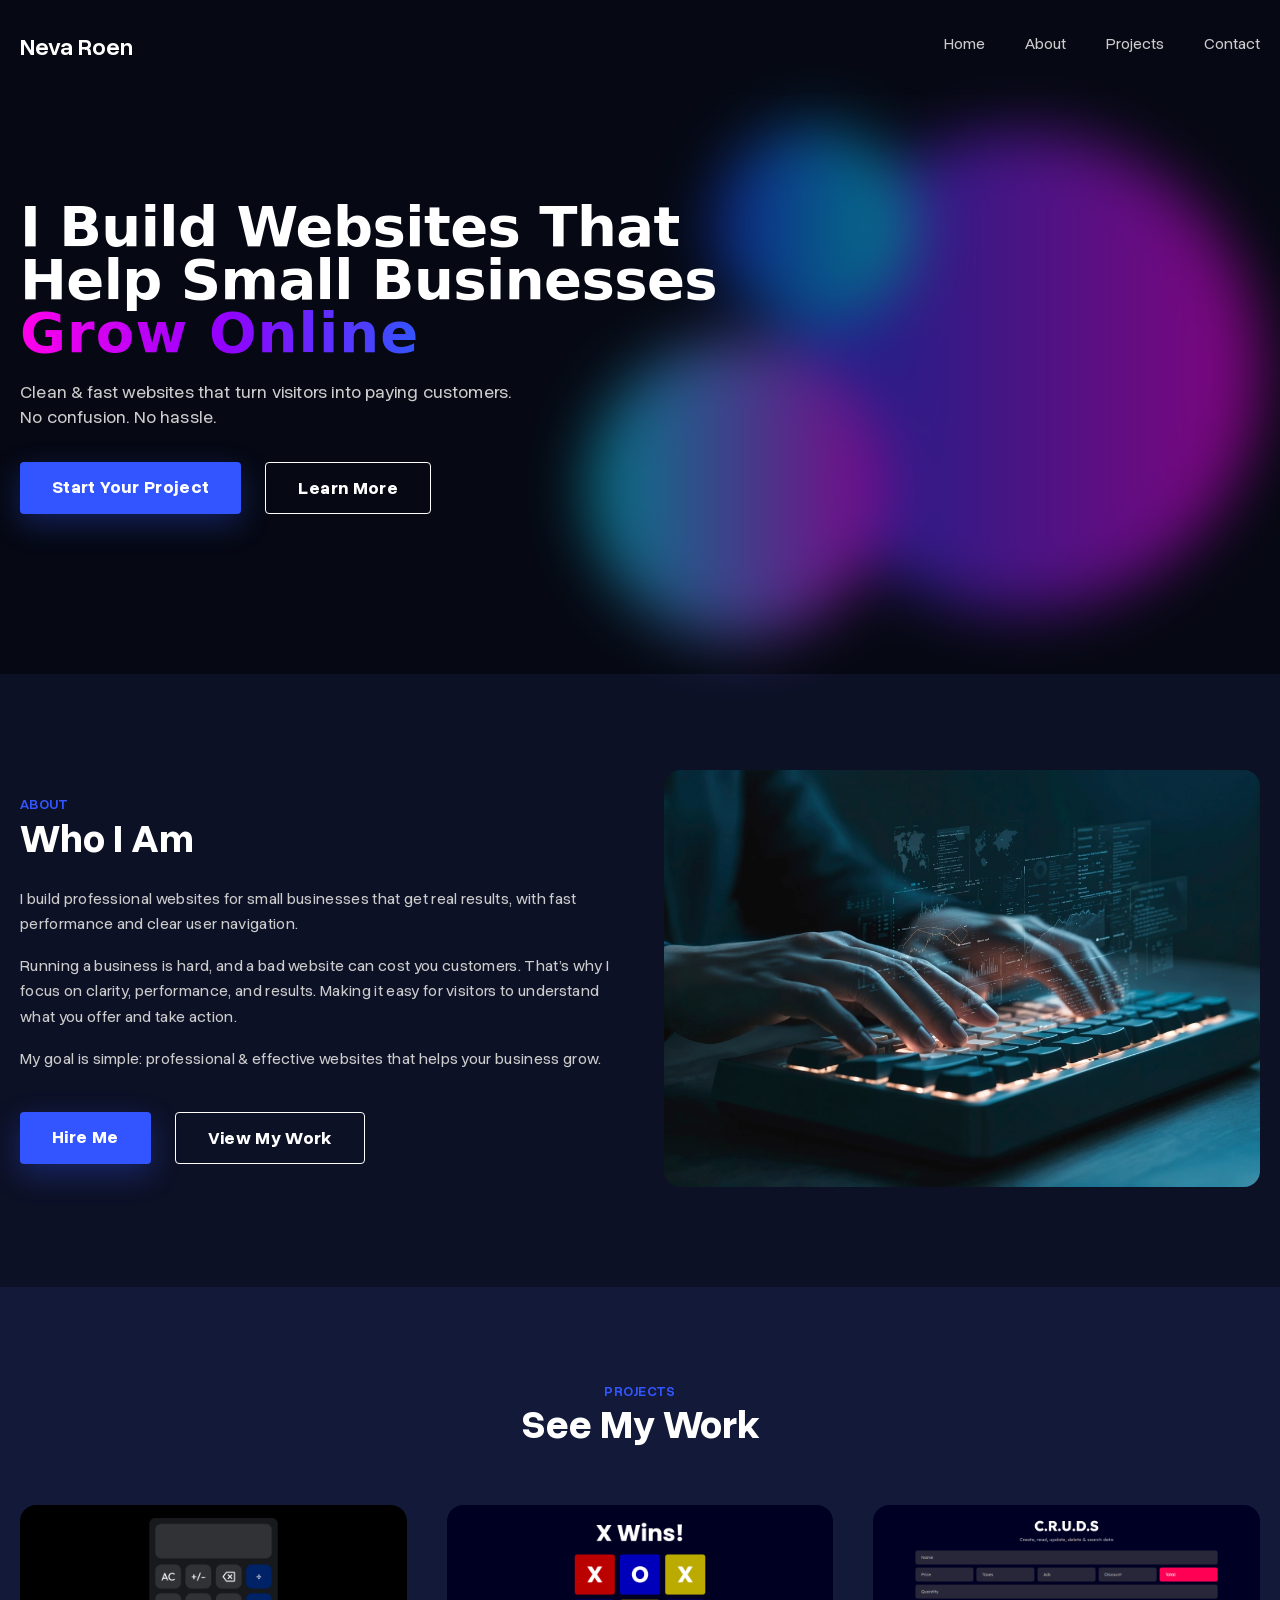
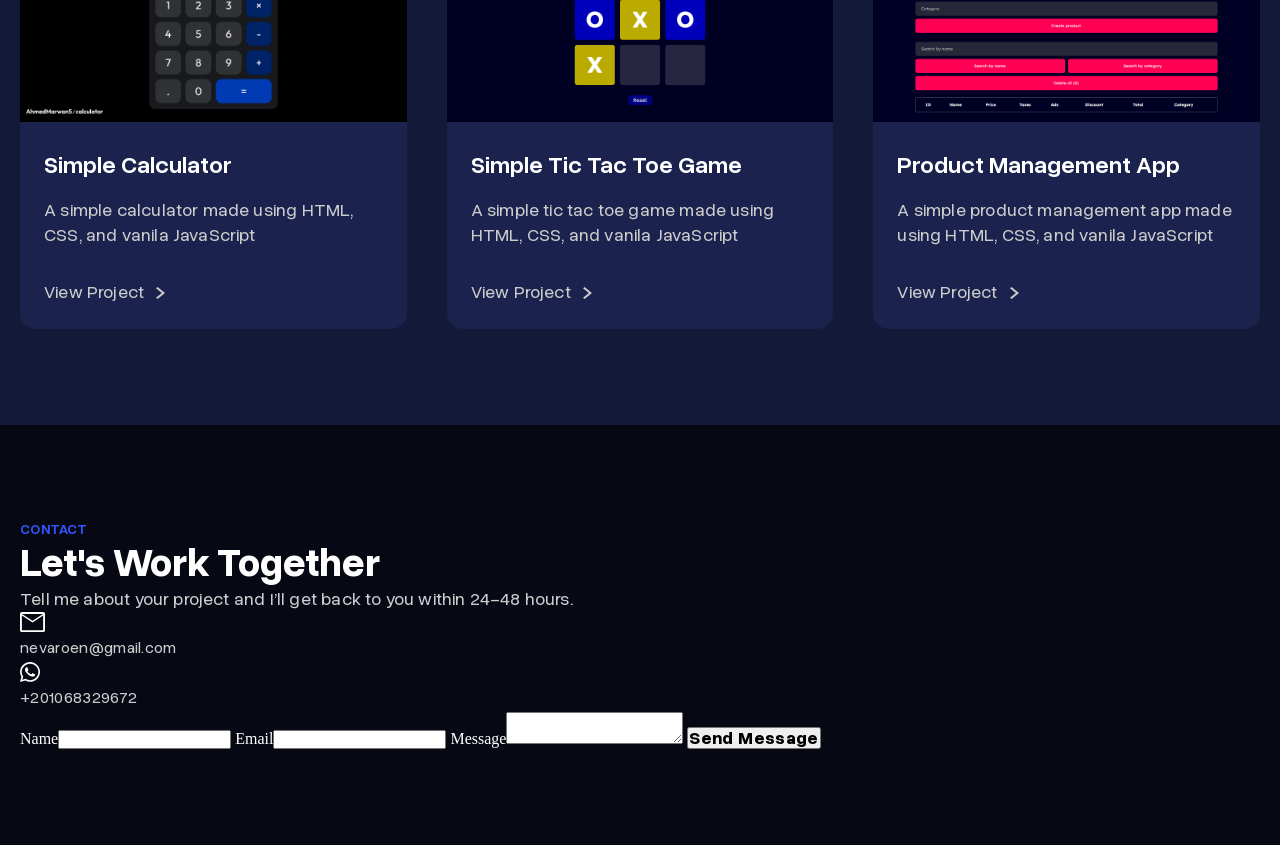
==== commit a9166497: "add contact in HTML" ====
--- a/index.html
+++ b/index.html
@@ -184,7 +184,51 @@
                 </div>
             </div>
         </section>
-        <section id="contact" class="section contact"><div class="container"></div></section>
+        <section id="contact" class="section contact">
+            <div class="container">
+                <div class="left">
+                    <div class="heading">
+                        <p class="tag">Contact</p>
+                        <h2>Let's work together</h2>
+                        <div class="subheading">Tell me about your project and I’ll get back to you within 24–48 hours.</div>
+                    </div>
+                    <div class="contact-info">
+                        <div class="email">
+                            <svg width="25" height="20" viewBox="0 0 25 20" fill="none" xmlns="http://www.w3.org/2000/svg">
+                                <path d="M1.875 20C1.375 20 0.9375 19.8125 0.5625 19.4375C0.1875 19.0625 0 18.625 0 18.125V1.875C0 1.375 0.1875 0.9375 0.5625 0.5625C0.9375 0.1875 1.375 0 1.875 0H23.125C23.625 0 24.0625 0.1875 24.4375 0.5625C24.8125 0.9375 25 1.375 25 1.875V18.125C25 18.625 24.8125 19.0625 24.4375 19.4375C24.0625 19.8125 23.625 20 23.125 20H1.875ZM12.5 10.5625L1.875 3.59375V18.125H23.125V3.59375L12.5 10.5625ZM12.5 8.6875L23 1.875H2.03125L12.5 8.6875ZM1.875 3.59375V1.875V18.125V3.59375Z" fill="white"/>
+                            </svg>
+                            <p>nevaroen@gmail.com</p>
+                        </div>
+                        <div class="whatsapp">
+                            <svg width="20" height="20" viewBox="0 0 20 20" fill="none" xmlns="http://www.w3.org/2000/svg">
+                                <g clip-path="url(#clip0_221_711)">
+                                <g clip-path="url(#clip1_221_711)">
+                                <path fill-rule="evenodd" clip-rule="evenodd" d="M17.0859 2.90417C15.2061 1.03232 12.7059 0.000949696 10.042 0C4.55283 0 0.08547 4.44221 0.08356 9.90249C0.082605 11.648 0.54147 13.3518 1.41288 14.8533L0 19.9854L5.27909 18.6083C6.7335 19.3976 8.37128 19.813 10.0377 19.8135H10.042C15.5302 19.8135 19.9981 15.3708 20 9.91055C20.0009 7.26425 18.9662 4.7765 17.0859 2.90465V2.90417ZM10.042 18.1411H10.0387C8.55367 18.1407 7.09689 17.7436 5.82583 16.9939L5.52357 16.8154L2.39078 17.6325L3.22686 14.5949L3.03013 14.2834C2.20169 12.9729 1.76383 11.4581 1.76479 9.90298C1.7667 5.36484 5.47963 1.67241 10.0454 1.67241C12.2561 1.67336 14.3342 2.53047 15.8969 4.08655C17.4598 5.64215 18.3197 7.71061 18.3188 9.90961C18.3168 14.4482 14.6039 18.1407 10.042 18.1407V18.1411ZM14.5819 11.9766C14.3332 11.8527 13.1099 11.2544 12.8816 11.1718C12.6534 11.0891 12.4877 11.0478 12.322 11.2957C12.1563 11.5436 11.6793 12.101 11.5342 12.2658C11.389 12.431 11.2438 12.4515 10.9951 12.3275C10.7463 12.2036 9.94461 11.9424 8.99394 11.0996C8.25433 10.4433 7.75483 9.63326 7.60972 9.38536C7.46456 9.13751 7.59444 9.00359 7.71856 8.88061C7.83028 8.7695 7.96733 8.59144 8.09194 8.44707C8.21661 8.30271 8.25767 8.19923 8.34072 8.03442C8.42383 7.86917 8.38228 7.72486 8.32022 7.60088C8.25811 7.47696 7.76061 6.25895 7.55289 5.7637C7.35089 5.28126 7.14561 5.3468 6.99328 5.33872C6.84811 5.3316 6.68244 5.33018 6.51628 5.33018C6.35011 5.33018 6.08078 5.39191 5.85256 5.63978C5.62433 5.88762 4.98162 6.48641 4.98162 7.70392C4.98162 8.92144 5.87311 10.0986 5.99772 10.2639C6.12233 10.4291 7.75244 12.9282 10.2483 14.0004C10.8418 14.2554 11.3054 14.4078 11.6669 14.5218C12.2628 14.7103 12.8052 14.6838 13.234 14.6201C13.712 14.5489 14.7061 14.0213 14.9133 13.4434C15.1206 12.8655 15.1206 12.3698 15.0585 12.2667C14.9964 12.1637 14.8303 12.1015 14.5815 11.9776L14.5819 11.9766Z" fill="white"/>
+                                </g>
+                                </g>
+                                <defs>
+                                <clipPath id="clip0_221_711">
+                                <rect width="20" height="20" fill="white"/>
+                                </clipPath>
+                                <clipPath id="clip1_221_711">
+                                <rect width="20" height="20" fill="white"/>
+                                </clipPath>
+                                </defs>
+                            </svg>
+                            <p>+201068329672</p>
+                        </div>
+                    </div>
+                </div>
+                <div class="right">
+                    <form action="#">
+                        <label for="name">Name<input required id="name" type="text"></label>
+                        <label for="email">Email<input required id="email" type="email"></label>
+                        <label for="message">Message<textarea required id="message"></textarea></label>
+                        <button class="button" type="submit">Send message</button>
+                    </form>
+                </div>
+            </div>
+        </section>
     
         <footer class="section footer"><div class="container"></div></footer>
     </div>
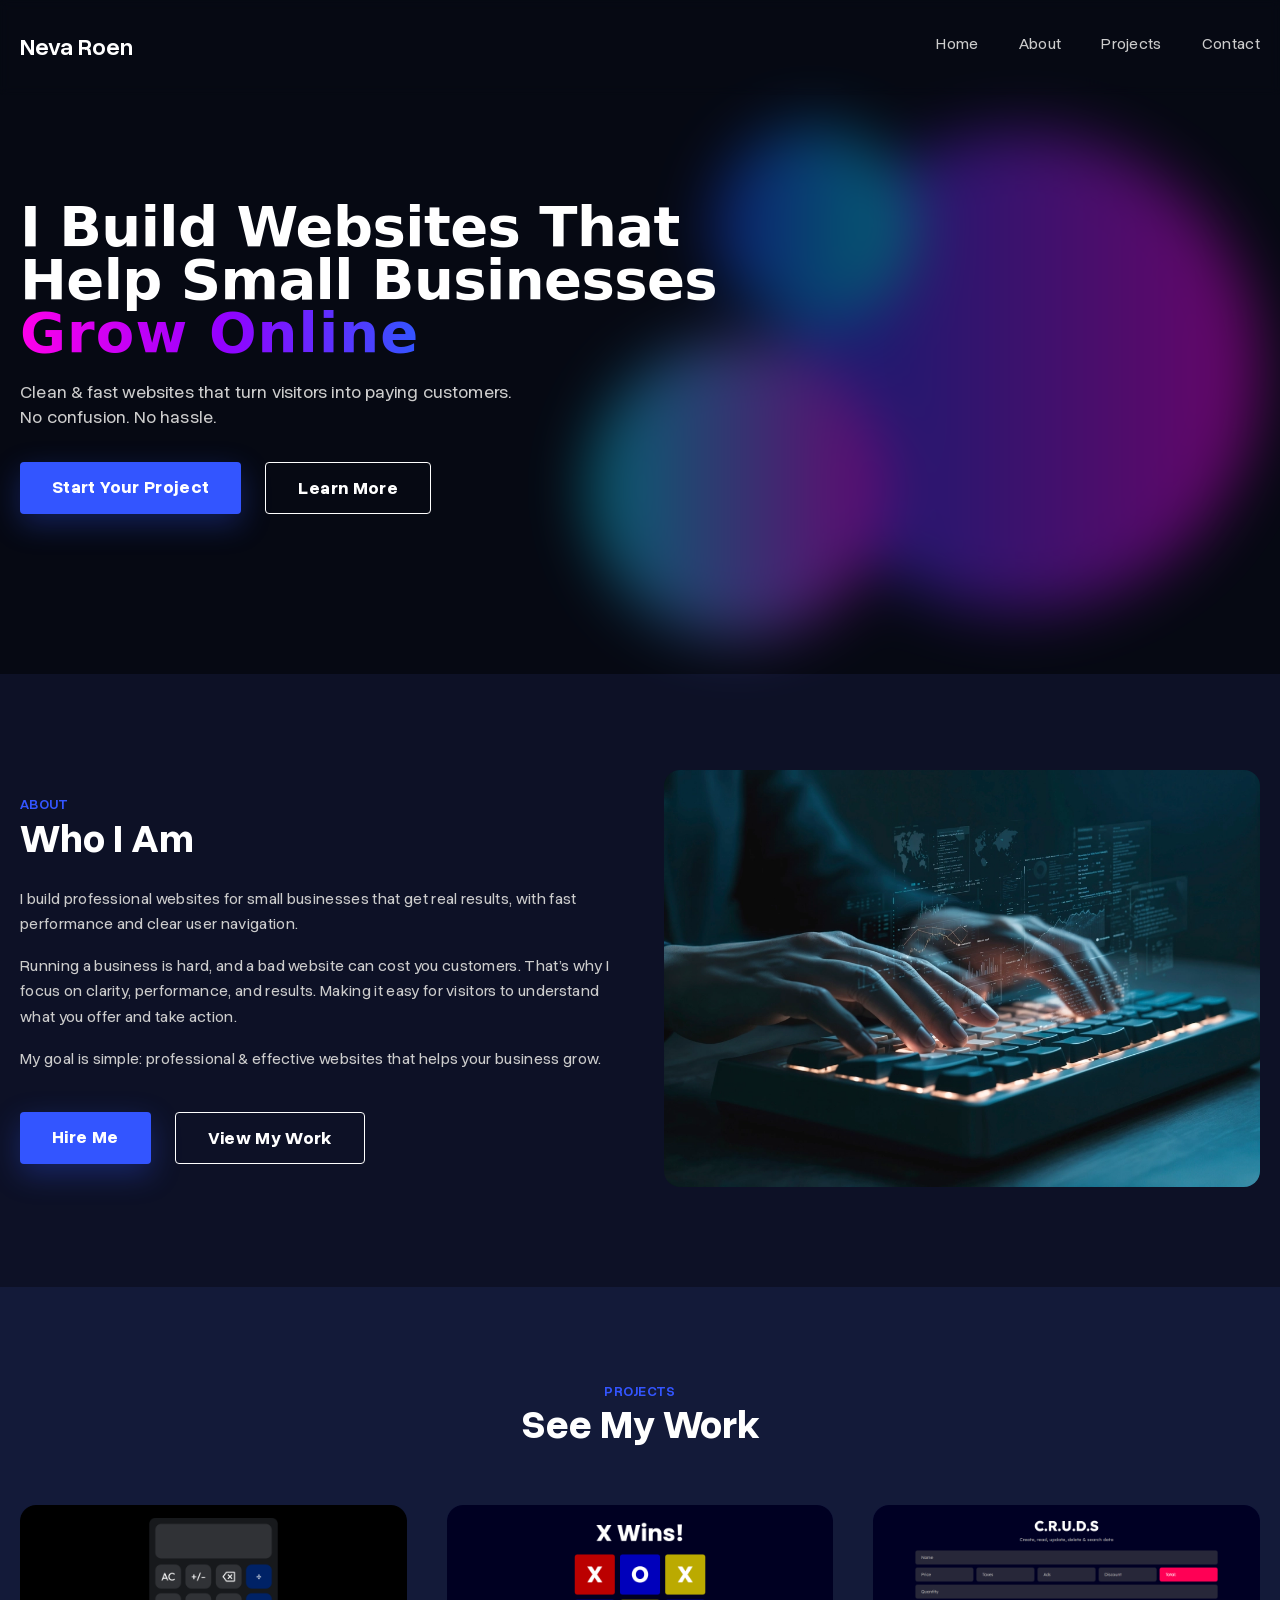
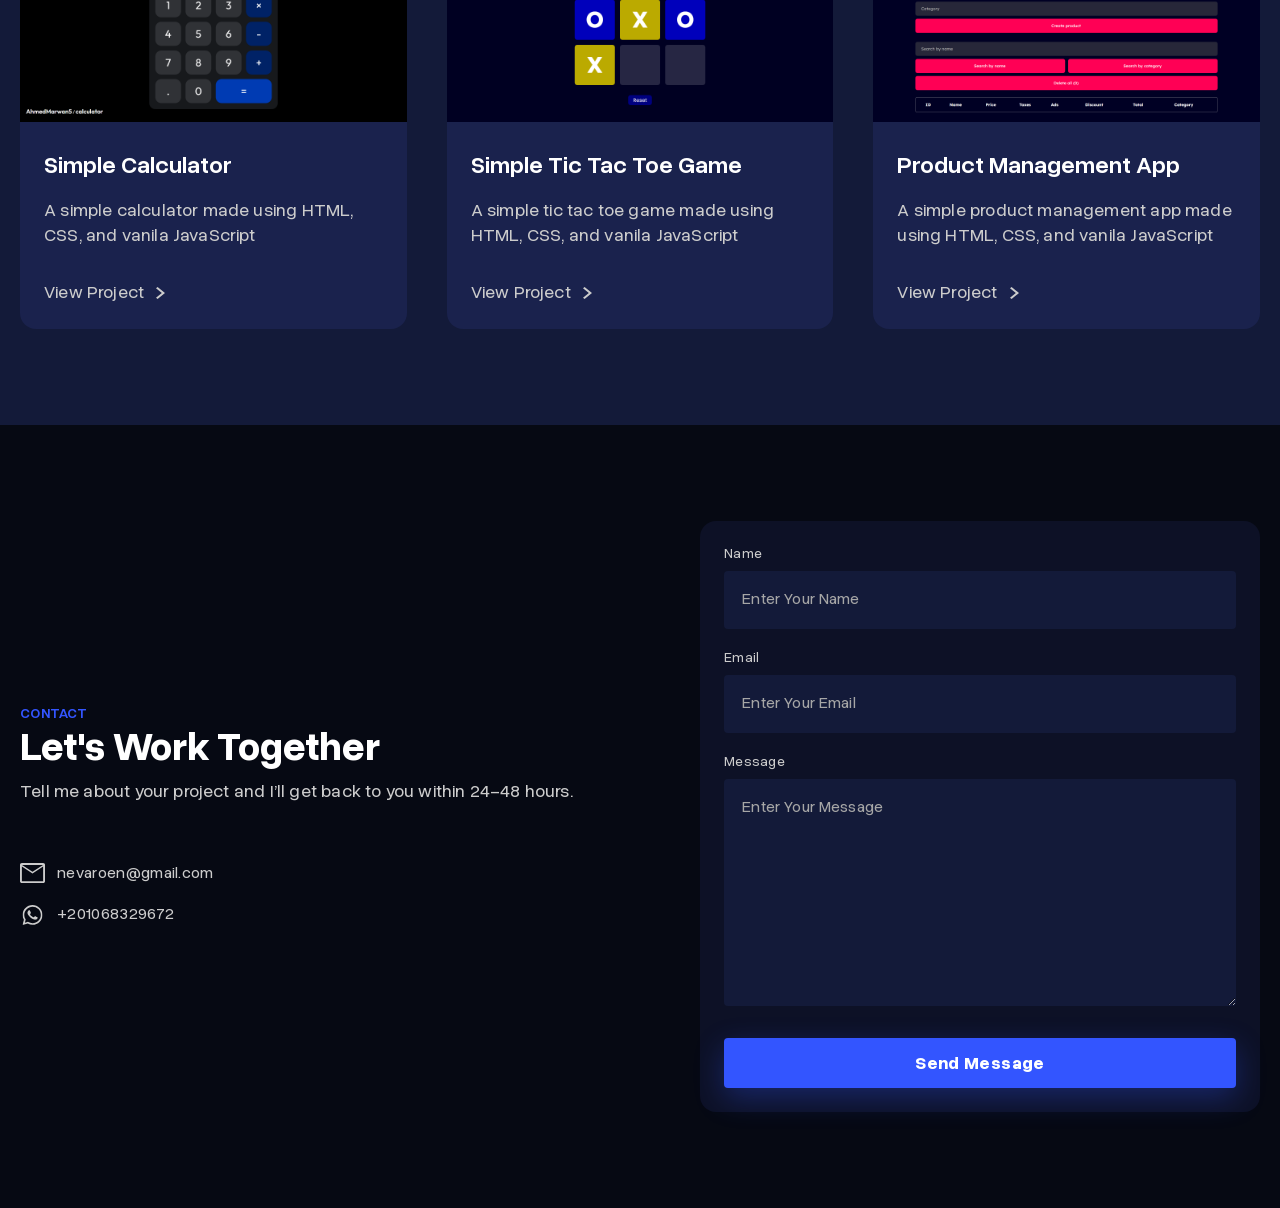
==== commit b9d010cf: "add contact styles to sections.css" ====
--- a/index.html
+++ b/index.html
@@ -193,13 +193,12 @@
                         <div class="subheading">Tell me about your project and I’ll get back to you within 24–48 hours.</div>
                     </div>
                     <div class="contact-info">
-                        <div class="email">
+                        <a href="mailto:nevaroen@gmail.com" class="email">
                             <svg width="25" height="20" viewBox="0 0 25 20" fill="none" xmlns="http://www.w3.org/2000/svg">
                                 <path d="M1.875 20C1.375 20 0.9375 19.8125 0.5625 19.4375C0.1875 19.0625 0 18.625 0 18.125V1.875C0 1.375 0.1875 0.9375 0.5625 0.5625C0.9375 0.1875 1.375 0 1.875 0H23.125C23.625 0 24.0625 0.1875 24.4375 0.5625C24.8125 0.9375 25 1.375 25 1.875V18.125C25 18.625 24.8125 19.0625 24.4375 19.4375C24.0625 19.8125 23.625 20 23.125 20H1.875ZM12.5 10.5625L1.875 3.59375V18.125H23.125V3.59375L12.5 10.5625ZM12.5 8.6875L23 1.875H2.03125L12.5 8.6875ZM1.875 3.59375V1.875V18.125V3.59375Z" fill="white"/>
-                            </svg>
-                            <p>nevaroen@gmail.com</p>
-                        </div>
-                        <div class="whatsapp">
+                            </svg>nevaroen@gmail.com
+                        </a>
+                        <a href="https://wa.me/+201068329672" class="whatsapp">
                             <svg width="20" height="20" viewBox="0 0 20 20" fill="none" xmlns="http://www.w3.org/2000/svg">
                                 <g clip-path="url(#clip0_221_711)">
                                 <g clip-path="url(#clip1_221_711)">
@@ -214,16 +213,29 @@
                                 <rect width="20" height="20" fill="white"/>
                                 </clipPath>
                                 </defs>
-                            </svg>
-                            <p>+201068329672</p>
-                        </div>
+                            </svg>+201068329672
+                        </a>
                     </div>
                 </div>
                 <div class="right">
                     <form action="#">
-                        <label for="name">Name<input required id="name" type="text"></label>
-                        <label for="email">Email<input required id="email" type="email"></label>
-                        <label for="message">Message<textarea required id="message"></textarea></label>
+                        <div class="fields">
+                            <div class="field">
+                                <label for="name">Name</label>
+                                <input id="name" name="name" placeholder="Enter Your Name" type="text" required>
+                            </div>
+                            
+                            <div class="field">
+                                <label for="email">Email</label>
+                                <input id="email" name="email" placeholder="Enter Your Email" type="email" required>
+                            </div>
+                            
+                            <div class="field">
+                                <label for="message">Message</label>
+                                <textarea id="message" name="message" placeholder="Enter Your Message" required></textarea>
+                            </div>
+                        </div>
+                            
                         <button class="button" type="submit">Send message</button>
                     </form>
                 </div>
--- a/css/base.css
+++ b/css/base.css
@@ -13,11 +13,12 @@
     /* brand colors */
     --clr-primary: hsl(230, 100%, 60%);
     --clr-secondary: hsl(305, 100%, 60%);
-    /* button  colors */
+
+    /* components  colors */
     --clr-button: var(--clr-primary);
     --clr-button-hover: hsl(from var(--clr-button) h s calc(l + 2));
     --clr-button-press: hsl(from var(--clr-button) h s calc(l + 5));
-
+    --clr-input-focus: hsl(from var(--clr-bg-main) h s calc(l + 20));
 
     /* spacing */
     --space-container-width: min(80rem, calc(100% - 2.5rem));
@@ -31,6 +32,7 @@
     --glow: 0 10px 30px hsl(from var(--clr-primary) h s l / 0.3);
     --glow-hover-button: 0 20px 50px hsl(from var(--clr-primary) h s l / 0.6); 
     --glow-hover-card: 0 32px 30px -10px hsl(from var(--clr-primary) h s l / 0.275);
+    /* --glow-focus: 0 0 5px hsl(from var(--clr-primary) h s l / 1); */
 
     /* border radius */
     --br-button: 4px;
@@ -74,36 +76,77 @@
     gap: 1.5rem;
 }
 
-a.button {
+.button {
     cursor: pointer;
     background-color: var(--clr-button);
     padding: 1rem 2rem;
-    text-decoration: none;
+    border: none;
     color: var(--clr-text-main);
     border-radius: var(--br-button);
     box-shadow: var(--glow);
     transition: var(--transition);
 }
 
-a.button:not(.secondary):hover {
+.button:not(.secondary):hover {
     transform: translateY(-4px);
     box-shadow: var(--glow-hover-button);
 }
 
-a.button:active {
+.button:active {
     background-color: var(--clr-button-press);
 }
 
-a.button.secondary {
+.button.secondary {
     background-color: transparent;
     border: 1px solid var(--clr-text-main);
     box-shadow: none;
 }
 
-a.button.secondary:hover {
+.button.secondary:hover {
     background-color: var(--clr-text-main);
     color: var(--clr-bg-main);
     box-shadow: 0 0 50px hsl(0, 0%, 100%, 0.3);
+}
+
+a {
+    text-decoration: none;
+    font: var(--font-body);
+    letter-spacing: var(--ls-body);
+    color: var(--clr-text-muted);
+}
+
+label, input, textarea {
+    display: block;
+}
+
+label {
+    font: var(--font-small);
+    letter-spacing: var(--ls-small);
+    color: var(--clr-text-muted);
+}
+
+input, textarea {
+    background-color: var(--clr-bg-lighter);
+    color: var(--clr-text-main);
+    font: var(--font-body);
+    letter-spacing: var(--ls-body);
+    padding: 1rem 1.125rem;
+    border: none;
+    outline: none;
+    border-radius: 4px;
+}
+
+input:focus, textarea:focus {
+    background-color: var(--clr-input-focus);
+}
+
+input::placeholder, textarea::placeholder {
+    color: hsl(0, 0%, 65%);
+}
+
+textarea {
+    padding-bottom: 10rem;
+    resize: vertical;
 }
 
 .container {
--- a/css/sections.css
+++ b/css/sections.css
@@ -46,9 +46,6 @@
 }
 
 .navigation-links li a {
-    font: var(--font-body);
-    text-decoration: none;
-    color: var(--clr-text-muted);
     transition: color var(--transition);
 }
 
@@ -99,7 +96,7 @@
     height: 100%;
     transform: translateY(-25%);
     z-index: -1;
-    opacity: 0.5;
+    opacity: 0.4;
     filter: blur(30px);
 }
 
@@ -281,8 +278,6 @@
     gap: 0.75rem;
     font: var(--font-subheading);
     letter-spacing: var(--ls-subheading);
-    color: var(--clr-text-muted);
-    text-decoration: none;
     transition: color var(--transition), gap var(--transition);
 }
 
@@ -296,4 +291,81 @@
 
 .section.projects .cards .card .view-button:hover svg path{
     fill: var(--clr-text-main);
+}
+
+/* =========================
+   CONTACT
+========================= */
+.section.contact .container{
+    display: flex;
+    justify-content: space-between;
+    align-items: center;
+    gap: 3rem;
+}
+
+.section.contact .left{
+    flex: 1;
+    min-width: 0;
+}
+
+.section.contact .left .heading {
+    margin-bottom: 3.5rem;
+}
+
+.section.contact .left h2 {
+    margin-bottom: 0.5rem;
+}
+
+.section.contact .left .contact-info {
+    display: flex;
+    flex-direction: column;
+    gap: 1rem;
+}
+
+.section.contact .left .contact-info a {
+    display: flex;
+    align-items: center;
+    gap: 0.75rem;
+}
+
+.section.contact .left .contact-info a:hover {
+    color: var(--clr-text-main);
+}
+
+.section.contact .left .contact-info a:hover svg path {
+    fill: var(--clr-text-main);
+}
+
+.section.contact .left .contact-info a svg {
+    width: 25px;
+}
+
+.section.contact .left .contact-info a svg path{
+    fill: var(--clr-text-muted);
+}
+
+.section.contact .right form {
+    width: 35rem;
+    padding: 1.5rem;
+    background-color: var(--clr-bg-light);
+    border-radius: 16px;
+}
+
+.section.contact .right form .fields {
+    margin-bottom: 2rem;
+}
+
+.section.contact .right form .field {
+    display: flex;
+    flex-direction: column;
+    gap: 0.5rem;
+    margin-bottom: 1.25rem;
+}
+
+.section.contact .right form input, .section.contact .right form textarea {
+    width: 100%;
+}
+
+.section.contact .right form button[type="submit"] {
+    width: 100%;
 }
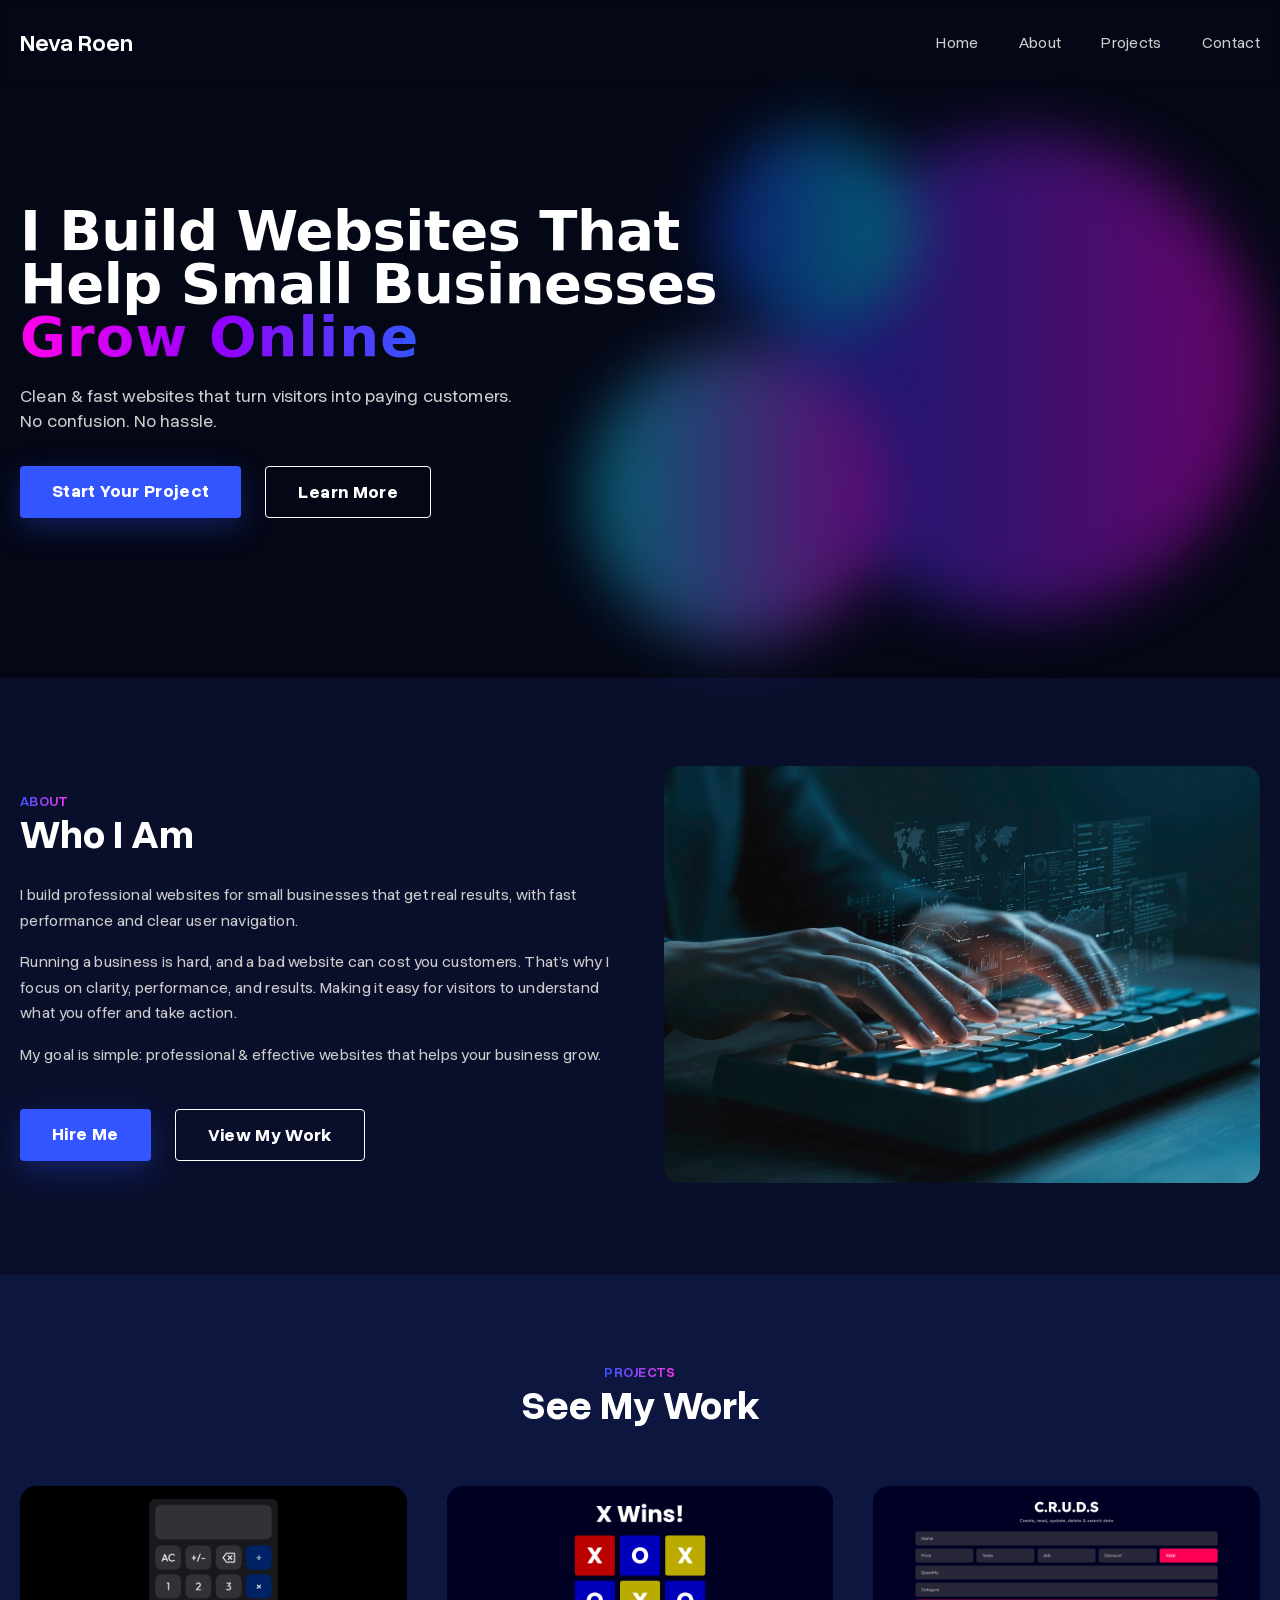
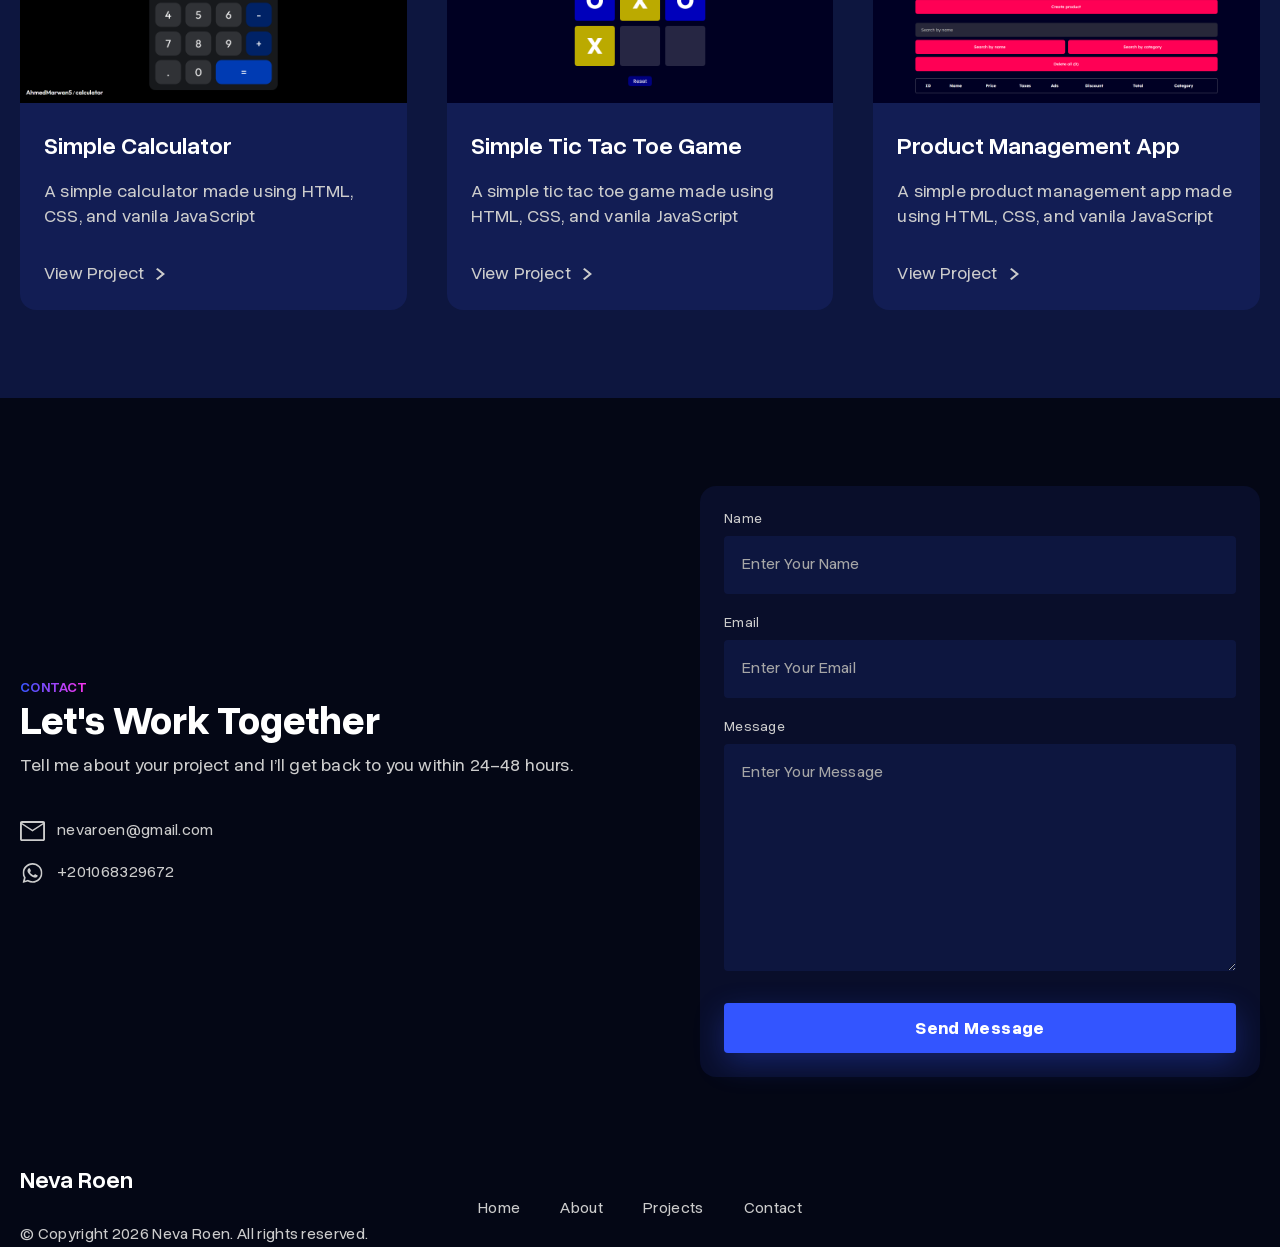
==== commit c8639bbf: "add footer in HTML" ====
--- a/index.html
+++ b/index.html
@@ -242,7 +242,23 @@
             </div>
         </section>
     
-        <footer class="section footer"><div class="container"></div></footer>
+        <footer class="section footer">
+            <div class="container">
+                <div class="content">
+                    <h3>Neva Roen</h3>
+                    <ul class="navigation-links">
+                        <li><a href="#hero">Home</a></li>
+                        <li><a href="#about">About</a></li>
+                        <!-- <li><a href="#process">Process</a></li> -->
+                        <li><a href="#projects">Projects</a></li>
+                        <li><a href="#contact">Contact</a></li>
+                    </ul>
+                </div>
+                <div class="credits">
+                    <p>© Copyright 2026 Neva Roen. All rights reserved.</p>
+                </div>
+            </div>
+        </footer>
     </div>
 
     <script src="js/main.js"></script>
--- a/css/base.css
+++ b/css/base.css
@@ -3,7 +3,7 @@
 ========================= */
 :root {
     /* background colors */
-    --clr-bg-main: hsl(230, 50%, 5%);
+    --clr-bg-main: hsl(230, 65%, 5%);
     --clr-bg-light: hsl(from var(--clr-bg-main) h s calc(l + 5));
     --clr-bg-lighter: hsl(from var(--clr-bg-main) h s calc(l + 10));
     --clr-bg-lightest: hsl(from var(--clr-bg-main) h s calc(l + 15));
@@ -22,8 +22,8 @@
 
     /* spacing */
     --space-container-width: min(80rem, calc(100% - 2.5rem));
-    --space-section-padding: 6rem;
-    --space-hero-padding: calc(10rem + calc(5rem / 2)) 0 10rem;
+    --space-section-padding: 5.5rem;
+    --space-hero-padding: calc(10rem + calc(5.5rem / 2)) 0 10rem;
 
     /* transition */
     --transition: 300ms ease;
@@ -50,7 +50,7 @@
 
 html, body {
     height: 100%;
-    scroll-padding-top: 6.25rem;
+    scroll-padding-top: 5.5rem;
     scroll-behavior: smooth;
 }
 
@@ -68,7 +68,12 @@
 }
 
 .tag {
+    display: inline-block;
     color: var(--clr-primary);
+    background: linear-gradient(90deg, var(--clr-primary), var(--clr-secondary));
+    -webkit-background-clip: text;
+    -webkit-text-fill-color: transparent;
+    background-clip: text;
 }
 
 .buttons-wrapper {
--- a/css/sections.css
+++ b/css/sections.css
@@ -2,6 +2,7 @@
    HEADER
 ========================= */
 .section.header {
+    height: 5.5rem;
     position: fixed;
     top: 0;
     z-index: 9999;
@@ -9,7 +10,6 @@
 }
 
 .section.header .container {
-    padding: 2rem 0;
     display: flex;
     justify-content: space-between;
 }
@@ -309,7 +309,7 @@
 }
 
 .section.contact .left .heading {
-    margin-bottom: 3.5rem;
+    margin-bottom: 2.5rem;
 }
 
 .section.contact .left h2 {
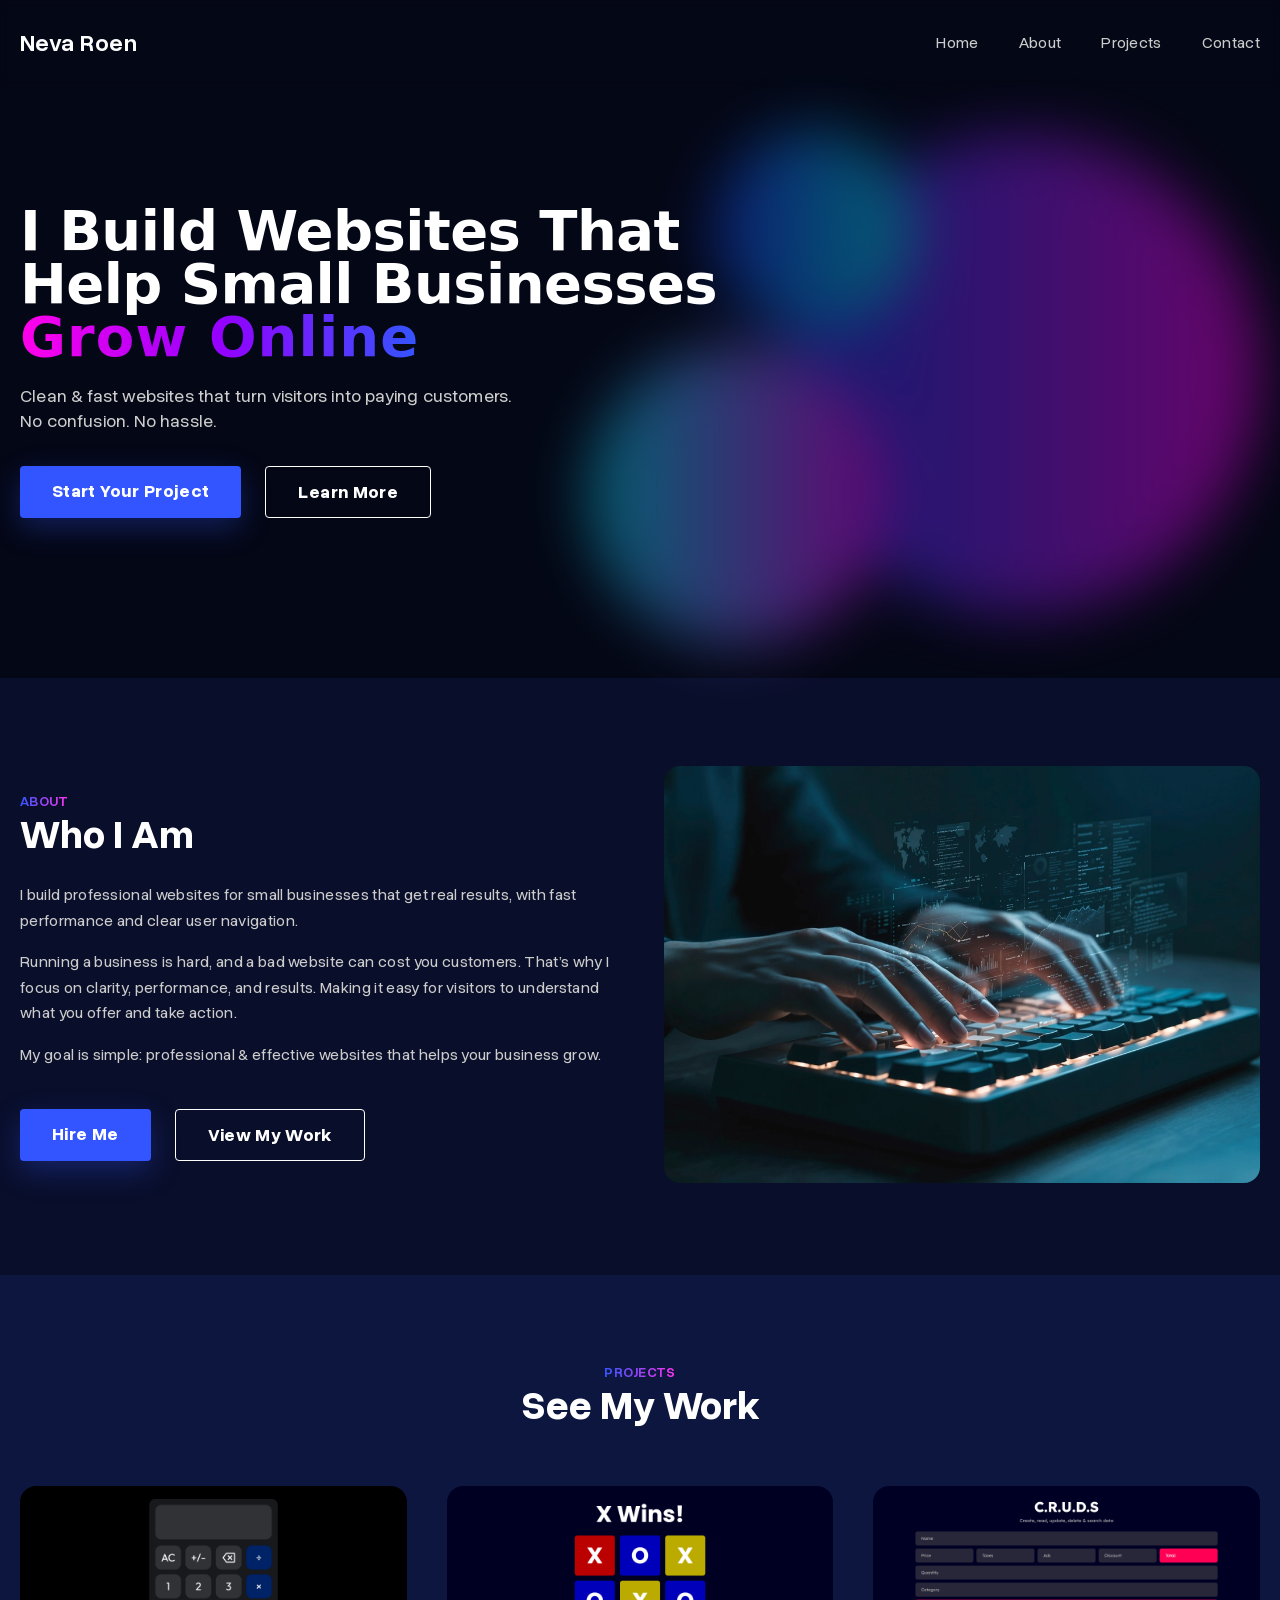
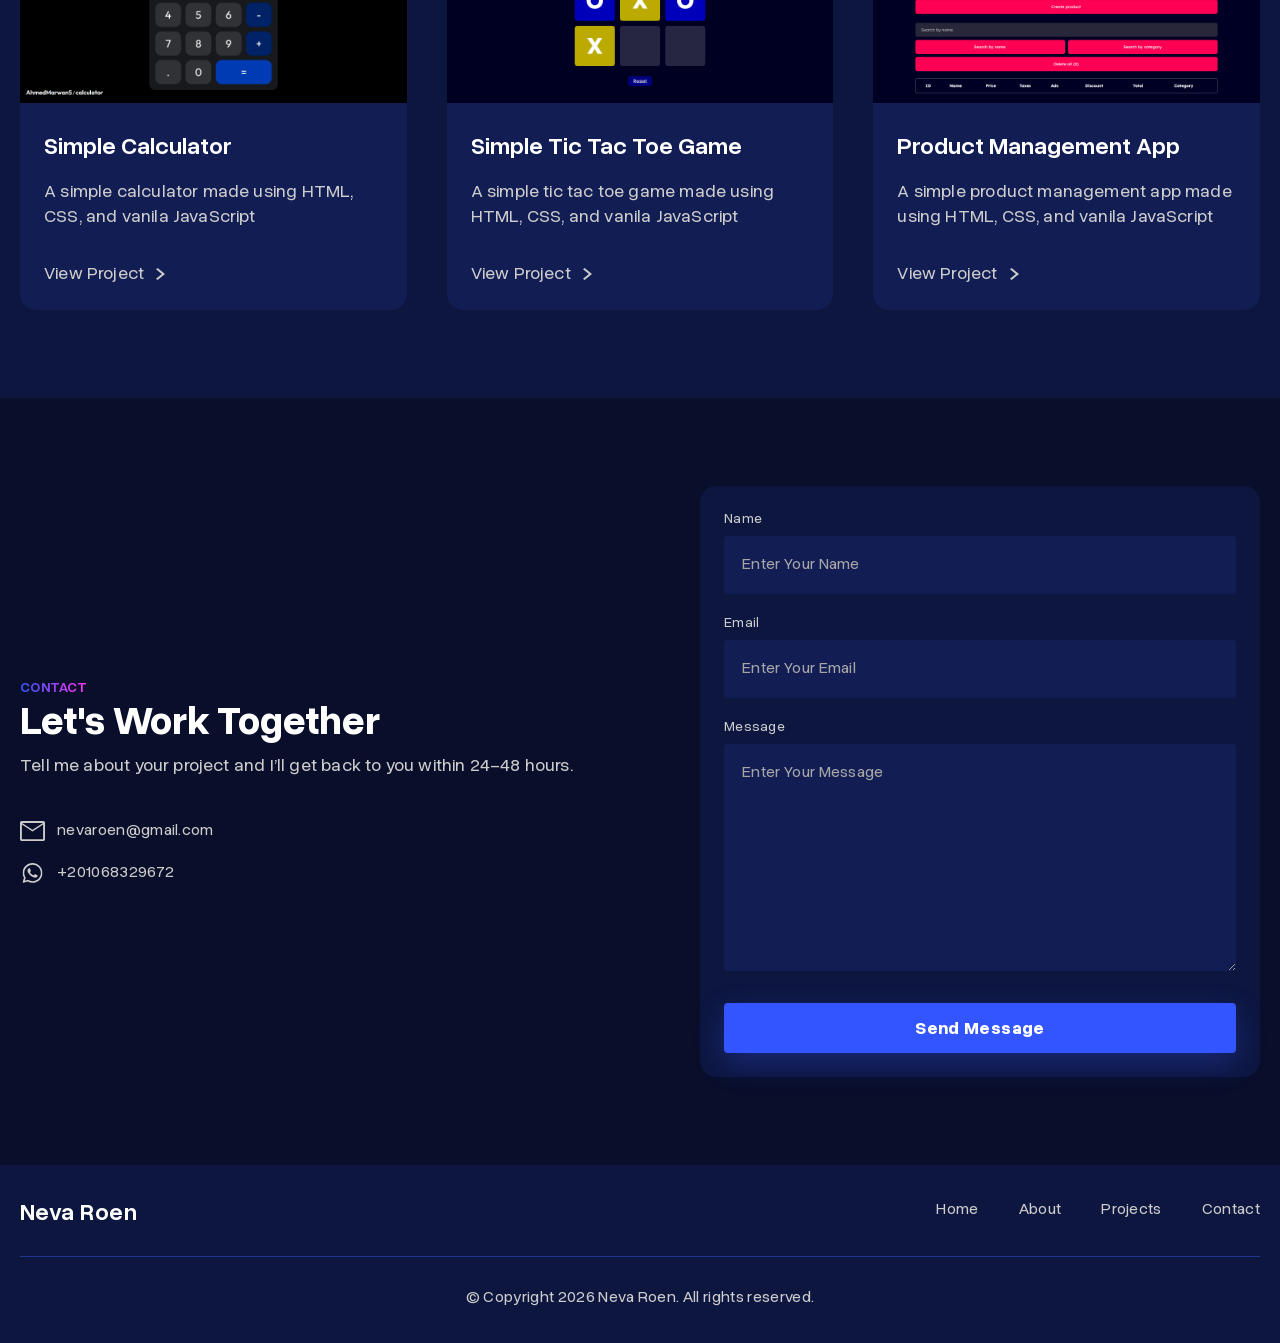
==== commit df4757cc: "fix logo anchors problem (logos weren't clickable)" ====
--- a/index.html
+++ b/index.html
@@ -13,7 +13,7 @@
     <div class="root">
         <header class="section header">
             <div class="container">
-                <div class="logo">Neva Roen</div>
+                <a href="/" class="logo">Neva Roen</a>
                 <nav class="navigation">
                     <ul class="navigation-links">
                         <li><a href="#hero">Home</a></li>
@@ -245,7 +245,7 @@
         <footer class="section footer">
             <div class="container">
                 <div class="content">
-                    <h3>Neva Roen</h3>
+                    <a href="/" class="logo">Neva Roen</a>
                     <ul class="navigation-links">
                         <li><a href="#hero">Home</a></li>
                         <li><a href="#about">About</a></li>
--- a/css/base.css
+++ b/css/base.css
@@ -18,12 +18,13 @@
     --clr-button: var(--clr-primary);
     --clr-button-hover: hsl(from var(--clr-button) h s calc(l + 2));
     --clr-button-press: hsl(from var(--clr-button) h s calc(l + 5));
-    --clr-input-focus: hsl(from var(--clr-bg-main) h s calc(l + 20));
+    --clr-input-focus: hsl(from var(--clr-bg-main) h s calc(l + 25));
 
     /* spacing */
     --space-container-width: min(80rem, calc(100% - 2.5rem));
     --space-section-padding: 5.5rem;
     --space-hero-padding: calc(10rem + calc(5.5rem / 2)) 0 10rem;
+    --space-footer-padding: 2rem 0;
 
     /* transition */
     --transition: 300ms ease;
@@ -131,7 +132,7 @@
 }
 
 input, textarea {
-    background-color: var(--clr-bg-lighter);
+    background-color: var(--clr-bg-lightest);
     color: var(--clr-text-main);
     font: var(--font-body);
     letter-spacing: var(--ls-body);
@@ -154,6 +155,42 @@
     resize: vertical;
 }
 
+.navigation {
+    height: 100%;
+}
+
+.navigation-links {
+    height: 100%;
+    display: flex;
+    justify-content: center;
+    gap: 2.5rem;
+    list-style: none;
+}
+
+.navigation-links li, .navigation-links li a{
+    height: 100%;
+    display: flex;
+    justify-content: center;
+    align-items: center;
+}
+
+.navigation-links li a {
+    transition: color var(--transition);
+}
+
+.navigation-links li a:hover {
+    color: var(--clr-text-main);
+}
+
+.logo {
+    height: 100%;
+    font: var(--font-h3);
+    color: var(--clr-text-main);
+    width: fit-content;
+    display: flex;
+    align-items: center;
+}
+
 .container {
     height: 100%;
     width: var(--space-container-width);
--- a/css/sections.css
+++ b/css/sections.css
@@ -1,6 +1,6 @@
-/* =========================
+/* ===========================================================================
    HEADER
-========================= */
+=========================================================================== */
 .section.header {
     height: 5.5rem;
     position: fixed;
@@ -14,48 +14,9 @@
     justify-content: space-between;
 }
 
-.section.header .container .logo {
-    height: 100%;
-    width: fit-content;
-    display: flex;
-    align-items: center;
-    font: var(--font-h3);
-}
-
-/* =============
-   NAVIGATION
-============ */
-
-.navigation {
-    height: 100%;
-}
-
-.navigation-links {
-    height: 100%;
-    display: flex;
-    justify-content: center;
-    gap: 2.5rem;
-    list-style: none;
-}
-
-.navigation-links li, .navigation-links li a{
-    height: 100%;
-    display: flex;
-    justify-content: center;
-    align-items: center;
-}
-
-.navigation-links li a {
-    transition: color var(--transition);
-}
-
-.navigation-links li a:hover {
-    color: var(--clr-text-main);
-}
-
-/* =========================
+/* ===========================================================================
    HERO
-========================= */
+=========================================================================== */
 .section.hero .container {
     position: relative;
     padding: var(--space-hero-padding);
@@ -145,9 +106,9 @@
     }
 }
 
-/* =========================
+/* ===========================================================================
    ABOUT
-========================= */
+=========================================================================== */
 .section.about {
     background-color: var(--clr-bg-light);
 }
@@ -180,9 +141,9 @@
     border-radius: 16px;
 }
 
-/* =========================
+/* ===========================================================================
    PROCESS
-========================= */
+=========================================================================== */
 .section.process {
     background-color: var(--clr-bg-lighter);
 }
@@ -230,9 +191,9 @@
     margin-bottom: 0.5rem;
 }
 
-/* =========================
+/* ===========================================================================
    PROJECTS
-========================= */
+=========================================================================== */
 .section.projects {
     background-color: var(--clr-bg-lighter);
 }
@@ -293,9 +254,13 @@
     fill: var(--clr-text-main);
 }
 
-/* =========================
+/* ===========================================================================
    CONTACT
-========================= */
+=========================================================================== */
+.section.contact {
+    background-color: var(--clr-bg-light);
+}
+
 .section.contact .container{
     display: flex;
     justify-content: space-between;
@@ -347,7 +312,7 @@
 .section.contact .right form {
     width: 35rem;
     padding: 1.5rem;
-    background-color: var(--clr-bg-light);
+    background-color: var(--clr-bg-lighter);
     border-radius: 16px;
 }
 
@@ -368,4 +333,28 @@
 
 .section.contact .right form button[type="submit"] {
     width: 100%;
+}
+
+/* ===========================================================================
+    FOOTER
+=========================================================================== */
+.section.footer {
+    background-color: var(--clr-bg-lighter);
+}
+
+.section.footer .container {
+    padding: var(--space-footer-padding);
+}
+
+.section.footer .content {
+    display: flex;
+    justify-content: space-between;
+    margin-bottom: 1.75rem;
+}
+
+.section.footer .credits {
+    text-align: center;
+    padding-top: 1.75rem;
+    border-top: 1px solid hsl(from var(--clr-bg-main) h s calc(l + 30));
+    color: var(--clr-text-main);
 }
